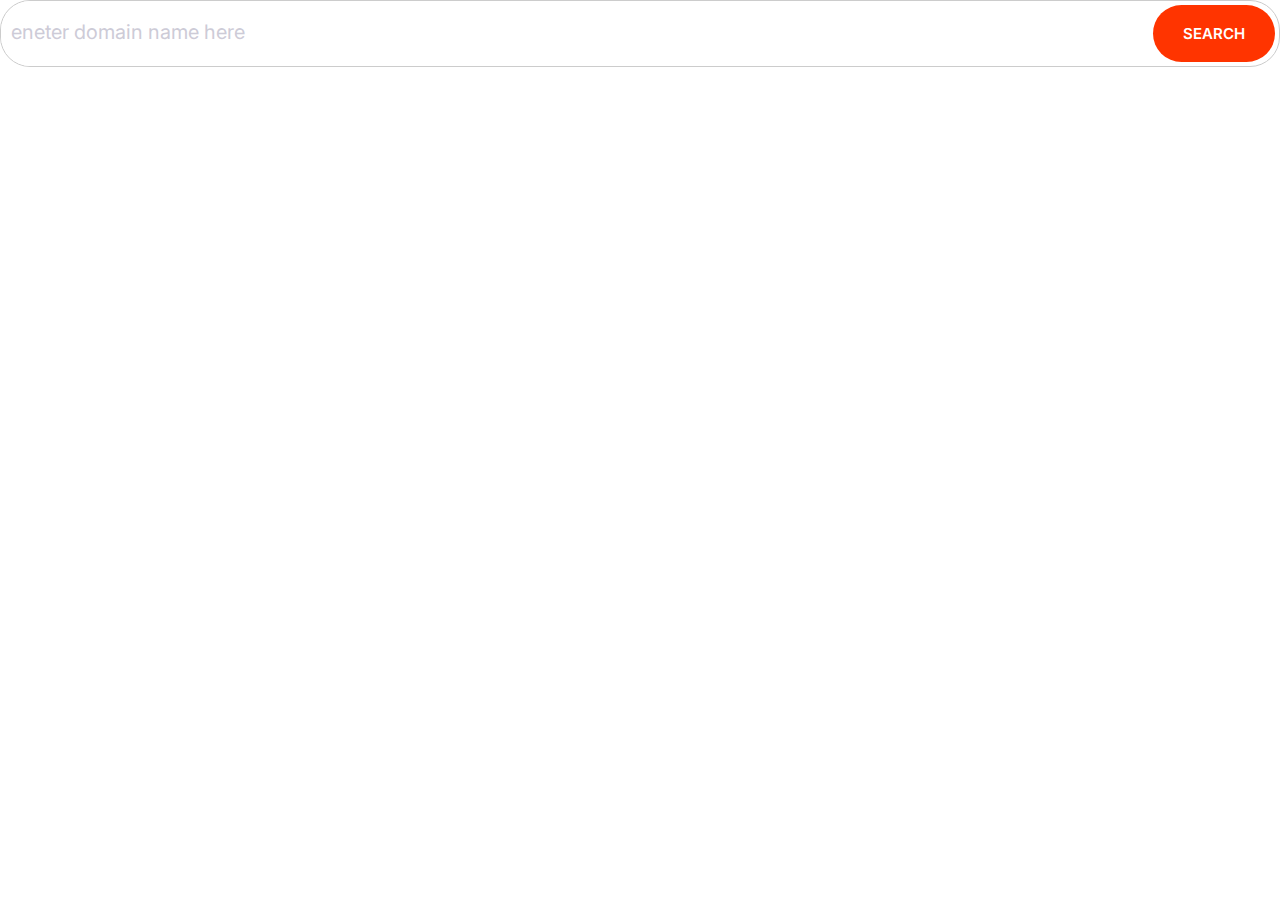
==== index.html @ b74ae050 "input btn" ====
<!DOCTYPE html>
<html lang="en">
<head>
    <meta charset="UTF-8">
    <meta http-equiv="X-UA-Compatible" content="IE=edge">
    <meta name="viewport" content="width=device-width, initial-scale=1.0">
    <title>Document</title>

      
<link rel="stylesheet" href="css/noramlized.css">
<link rel="stylesheet" href="css/style.css">
<link rel="preconnect" href="https://fonts.googleapis.com">
<link rel="preconnect" href="https://fonts.gstatic.com" crossorigin>
<link href="https://fonts.googleapis.com/css2?family=Inter:wght@400;600;700&display=swap" rel="stylesheet"> 
</head>
<body>
<div class="input-group">
<input type="text" class="input" placeholder="eneter domain name here">
    <button class="btn btn--accent"> search </button>
</div>
</body>
</html>
---- css/noramlized.css ----
/*! normalize.css v8.0.1 | MIT License | github.com/necolas/normalize.css */

/* Document
   ========================================================================== */

/**
 * 1. Correct the line height in all browsers.
 * 2. Prevent adjustments of font size after orientation changes in iOS.
 */

 html {
    line-height: 1.15; /* 1 */
    -webkit-text-size-adjust: 100%; /* 2 */
  }
  
  /* Sections
     ========================================================================== */
  
  /**
   * Remove the margin in all browsers.
   */
  
  body {
    margin: 0;
  }
  
  /**
   * Render the `main` element consistently in IE.
   */
  
  main {
    display: block;
  }
  
  /**
   * Correct the font size and margin on `h1` elements within `section` and
   * `article` contexts in Chrome, Firefox, and Safari.
   */
  
  h1 {
    font-size: 2em;
    margin: 0.67em 0;
  }
  
  /* Grouping content
     ========================================================================== */
  
  /**
   * 1. Add the correct box sizing in Firefox.
   * 2. Show the overflow in Edge and IE.
   */
  
  hr {
    box-sizing: content-box; /* 1 */
    height: 0; /* 1 */
    overflow: visible; /* 2 */
  }
  
  /**
   * 1. Correct the inheritance and scaling of font size in all browsers.
   * 2. Correct the odd `em` font sizing in all browsers.
   */
  
  pre {
    font-family: monospace, monospace; /* 1 */
    font-size: 1em; /* 2 */
  }
  
  /* Text-level semantics
     ========================================================================== */
  
  /**
   * Remove the gray background on active links in IE 10.
   */
  
  a {
    background-color: transparent;
  }
  
  /**
   * 1. Remove the bottom border in Chrome 57-
   * 2. Add the correct text decoration in Chrome, Edge, IE, Opera, and Safari.
   */
  
  abbr[title] {
    border-bottom: none; /* 1 */
    text-decoration: underline; /* 2 */
    text-decoration: underline dotted; /* 2 */
  }
  
  /**
   * Add the correct font weight in Chrome, Edge, and Safari.
   */
  
  b,
  strong {
    font-weight: bolder;
  }
  
  /**
   * 1. Correct the inheritance and scaling of font size in all browsers.
   * 2. Correct the odd `em` font sizing in all browsers.
   */
  
  code,
  kbd,
  samp {
    font-family: monospace, monospace; /* 1 */
    font-size: 1em; /* 2 */
  }
  
  /**
   * Add the correct font size in all browsers.
   */
  
  small {
    font-size: 80%;
  }
  
  /**
   * Prevent `sub` and `sup` elements from affecting the line height in
   * all browsers.
   */
  
  sub,
  sup {
    font-size: 75%;
    line-height: 0;
    position: relative;
    vertical-align: baseline;
  }
  
  sub {
    bottom: -0.25em;
  }
  
  sup {
    top: -0.5em;
  }
  
  /* Embedded content
     ========================================================================== */
  
  /**
   * Remove the border on images inside links in IE 10.
   */
  
  img {
    border-style: none;
  }
  
  /* Forms
     ========================================================================== */
  
  /**
   * 1. Change the font styles in all browsers.
   * 2. Remove the margin in Firefox and Safari.
   */
  
  button,
  input,
  optgroup,
  select,
  textarea {
    font-family: inherit; /* 1 */
    font-size: 100%; /* 1 */
    line-height: 1.15; /* 1 */
    margin: 0; /* 2 */
  }
  
  /**
   * Show the overflow in IE.
   * 1. Show the overflow in Edge.
   */
  
  button,
  input { /* 1 */
    overflow: visible;
  }
  
  /**
   * Remove the inheritance of text transform in Edge, Firefox, and IE.
   * 1. Remove the inheritance of text transform in Firefox.
   */
  
  button,
  select { /* 1 */
    text-transform: none;
  }
  
  /**
   * Correct the inability to style clickable types in iOS and Safari.
   */
  
  button,
  [type="button"],
  [type="reset"],
  [type="submit"] {
    -webkit-appearance: button;
  }
  
  /**
   * Remove the inner border and padding in Firefox.
   */
  
  button::-moz-focus-inner,
  [type="button"]::-moz-focus-inner,
  [type="reset"]::-moz-focus-inner,
  [type="submit"]::-moz-focus-inner {
    border-style: none;
    padding: 0;
  }
  
  /**
   * Restore the focus styles unset by the previous rule.
   */
  
  button:-moz-focusring,
  [type="button"]:-moz-focusring,
  [type="reset"]:-moz-focusring,
  [type="submit"]:-moz-focusring {
    outline: 1px dotted ButtonText;
  }
  
  /**
   * Correct the padding in Firefox.
   */
  
  fieldset {
    padding: 0.35em 0.75em 0.625em;
  }
  
  /**
   * 1. Correct the text wrapping in Edge and IE.
   * 2. Correct the color inheritance from `fieldset` elements in IE.
   * 3. Remove the padding so developers are not caught out when they zero out
   *    `fieldset` elements in all browsers.
   */
  
  legend {
    box-sizing: border-box; /* 1 */
    color: inherit; /* 2 */
    display: table; /* 1 */
    max-width: 100%; /* 1 */
    padding: 0; /* 3 */
    white-space: normal; /* 1 */
  }
  
  /**
   * Add the correct vertical alignment in Chrome, Firefox, and Opera.
   */
  
  progress {
    vertical-align: baseline;
  }
  
  /**
   * Remove the default vertical scrollbar in IE 10+.
   */
  
  textarea {
    overflow: auto;
  }
  
  /**
   * 1. Add the correct box sizing in IE 10.
   * 2. Remove the padding in IE 10.
   */
  
  [type="checkbox"],
  [type="radio"] {
    box-sizing: border-box; /* 1 */
    padding: 0; /* 2 */
  }
  
  /**
   * Correct the cursor style of increment and decrement buttons in Chrome.
   */
  
  [type="number"]::-webkit-inner-spin-button,
  [type="number"]::-webkit-outer-spin-button {
    height: auto;
  }
  
  /**
   * 1. Correct the odd appearance in Chrome and Safari.
   * 2. Correct the outline style in Safari.
   */
  
  [type="search"] {
    -webkit-appearance: textfield; /* 1 */
    outline-offset: -2px; /* 2 */
  }
  
  /**
   * Remove the inner padding in Chrome and Safari on macOS.
   */
  
  [type="search"]::-webkit-search-decoration {
    -webkit-appearance: none;
  }
  
  /**
   * 1. Correct the inability to style clickable types in iOS and Safari.
   * 2. Change font properties to `inherit` in Safari.
   */
  
  ::-webkit-file-upload-button {
    -webkit-appearance: button; /* 1 */
    font: inherit; /* 2 */
  }
  
  /* Interactive
     ========================================================================== */
  
  /*
   * Add the correct display in Edge, IE 10+, and Firefox.
   */
  
  details {
    display: block;
  }
  
  /*
   * Add the correct display in all browsers.
   */
  
  summary {
    display: list-item;
  }
  
  /* Misc
     ========================================================================== */
  
  /**
   * Add the correct display in IE 10+.
   */
  
  template {
    display: none;
  }
  
  /**
   * Add the correct display in IE 10.
   */
  
  [hidden] {
    display: none;
  }
---- css/style.css ----
:root{

    --color-primary:#2584ff;
    --color-secondary:#00d9ff;
    --color-accent:#ff3400;
    --color-heading:#1b0760;
    --color-body:#918c84;  
    margin-bottom: 1rem ;
   
}

*,*::after,*::before{
    box-sizing: border-box;
}

html{
    font-size:62.5% ;
}

body{

    font-family: Inter,Arial, Helvetica, sans-serif;
    color: var(--color-body);
font-size: 2.4rem;
line-height: 1.5;
}


h1 ,h2 ,h3{

    color: var(--color-heading);

}
h1{
    font-size: 7rem;
}
h2{
    font-size: 4rem;
}
h3{
    font-size: 3rem;
}

p{
    margin-top: 0;
}

@media screen and ( min-width: 1024px) 
{
    body{
    font-size: 1.8rem;
}

h1{
    font-size: 8rem;
}
h2{
    font-size: 4rem;
}
h3{
    font-size: 2.4rem;
}

}
/* links */
a{
    text-decoration: none;
}
.link-arrow{

    color: var(--color-accent);
text-transform: uppercase;
font-size: 2rem;
font-weight: bold;
}
.link-arrow::after{
content: '-->';
margin-left: 5px;
}

.link-arrow:hover::after{
    margin-left: 10px;
    transition: margin 0.15s;
    }

    
    @media screen and ( min-width: 1024px) 

{
    .link-arrow::after{
font-size: 1.5rem;
    }   
}

/* badge */


.badge{

    border-radius: 20px;
    padding: 0.5rem 2rem;
    font-weight: bold;
    white-space: nowrap;
}
.badge--primary{
    background-color: var(--color-primary);
    color: white;
}

.badge--secondary{
    background-color: var(--color-secondary);
    color: white;
}
.badge--small{
font-size: 1.6rem;

}

@media screen and ( min-width: 1024px) 
{

    .badge{
        font-size: 1.5rem;
    } 
    .badge--small{
        font-size: 1.2rem;
    } 
}


/* lists */

.list{
    list-style: none;
    padding-left: 0;
    color: var(--color-heading);

}

.list--inline .list__item{
     display: inline-block;
     margin-right: 2rem;
}

.lsit--tick{
    list-style-image: url(../picture/icons8-done-10.png);
    padding-left: 3rem;
}

.lsit--tick .list__item{
    padding-left: 0.5rem;
    margin-bottom: 1rem;
}

@media screen and ( min-width: 1024px) 
{
    .lsit--tick .list__item{
        padding-left: 0;
    }   
}


/* button*/ 

.btn{
    font-size: 1.8rem;
font-weight: 600;
text-transform: uppercase;
padding: 2rem 3rem;
border: 0;
border-radius: 40px;
cursor: pointer;
white-space: nowrap;
text-align: center;
margin: 1rem 0;
}

.btn--primary
{
    background-color: var(--color-primary);
    color: white;
}

.btn--primary:hover
{
background-color: #3a8ffd ;
    color: white;
}

.btn--secondary
{
    background-color: var(--color-secondary);
    color: white;
}

.btn--secondary:hover
{
background-color: #00c8eb ;
    color: white;
}

.btn--accent
{
    background-color: var(--color-accent);
    color: white;
}

.btn--accent:hover
{
background-color: #ec3000 ;
    color: white;
}

.btn--block{
    width: 100%;
    display: inline-block;
}


.btn--outline{

    background-color: white;
    color: var(--color-heading);
    border: 21px solid var(--color-heading);
}

.btn--outline:hover{
    background-color: var(--color-heading);
    color: white;
}
@media screen and ( min-width: 1024px) 
{
   .btn{
    font-size: 1.5rem;
   }
}


/* input */

.input{
padding: 1.5rem 3.5rem;
border: 1px solid #ccc;
border-radius: 30px;
outline: 0;
color: var(--color-heading);
}

::placeholder{
    color: #cdcbd7;
    font-size: 2rem;
}

.input-group{

    border: 1px solid #ccc;
border-radius: 30px;
display: flex;
}


.input-group .input{

   border: 0;
   flex-grow: 1;
padding: 1.5rem 1rem;
}

.input-group .btn{
 margin: 4px;
 }

@media screen and ( min-width: 1024px) 
{
   .input{
    font-size: 1.5rem;
   }
}
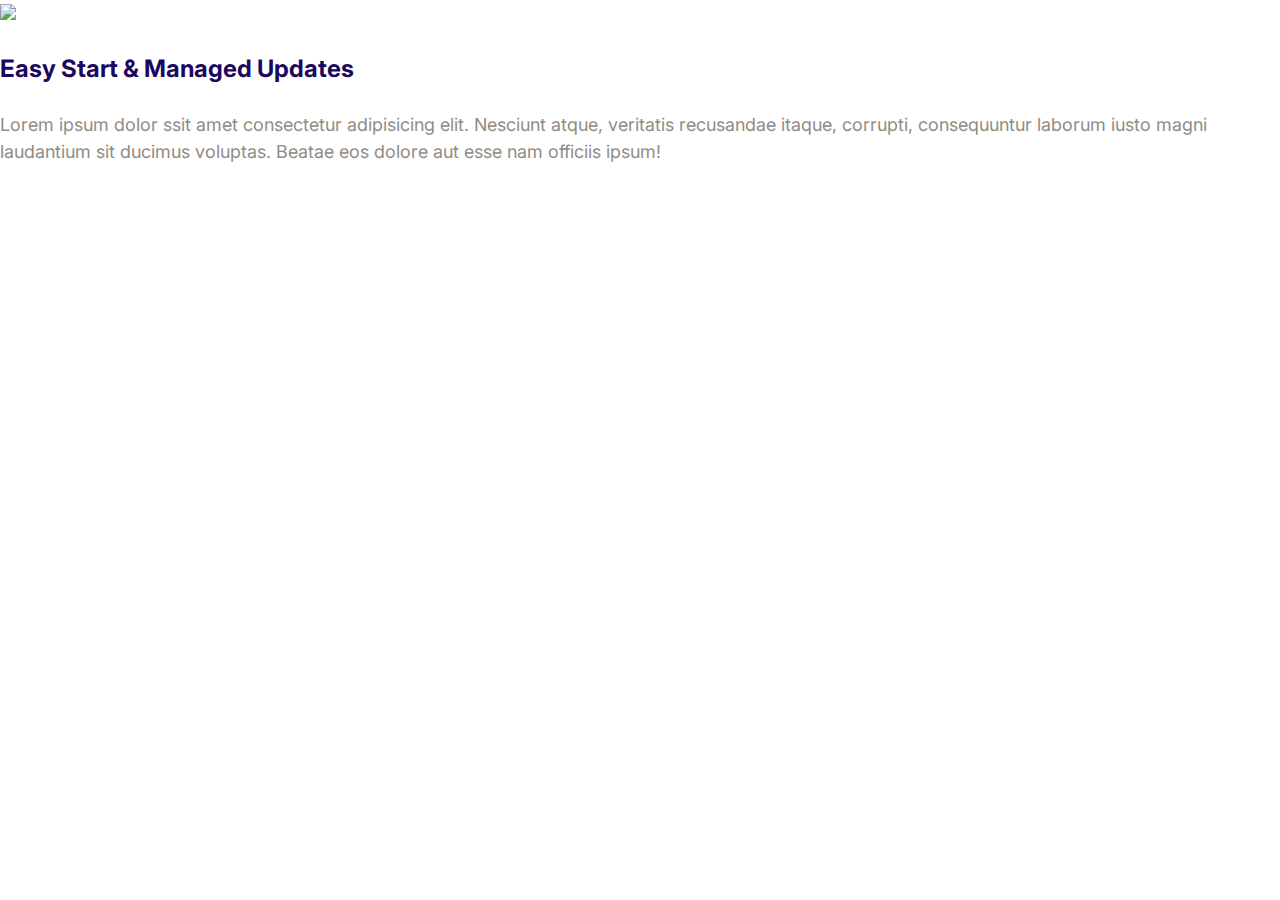
==== commit 776b7186: "media" ====
--- a/index.html
+++ b/index.html
@@ -12,11 +12,33 @@
 <link rel="preconnect" href="https://fonts.googleapis.com">
 <link rel="preconnect" href="https://fonts.gstatic.com" crossorigin>
 <link href="https://fonts.googleapis.com/css2?family=Inter:wght@400;600;700&display=swap" rel="stylesheet"> 
+
 </head>
 <body>
-<div class="input-group">
-<input type="text" class="input" placeholder="eneter domain name here">
-    <button class="btn btn--accent"> search </button>
+
+
+
+        <div class="media">
+
+            <div class="media--image">
+<img src="picture/icons8-new-document-40.png" >
 </div>
-</body>
+                <div class="media--body">
+                <h3 class="media-tilte">
+                    Easy Start & Managed Updates</h3>
+
+                    <p>Lorem ipsum dolor ssit amet consectetur adipisicing elit. Nesciunt atque, veritatis recusandae itaque, corrupti, consequuntur laborum iusto magni laudantium sit ducimus voluptas. Beatae eos dolore aut esse nam officiis ipsum!</p>
+
+
+            </div>
+
+        </div>
+
+
+
+
+
+
+
+    </body>
 </html>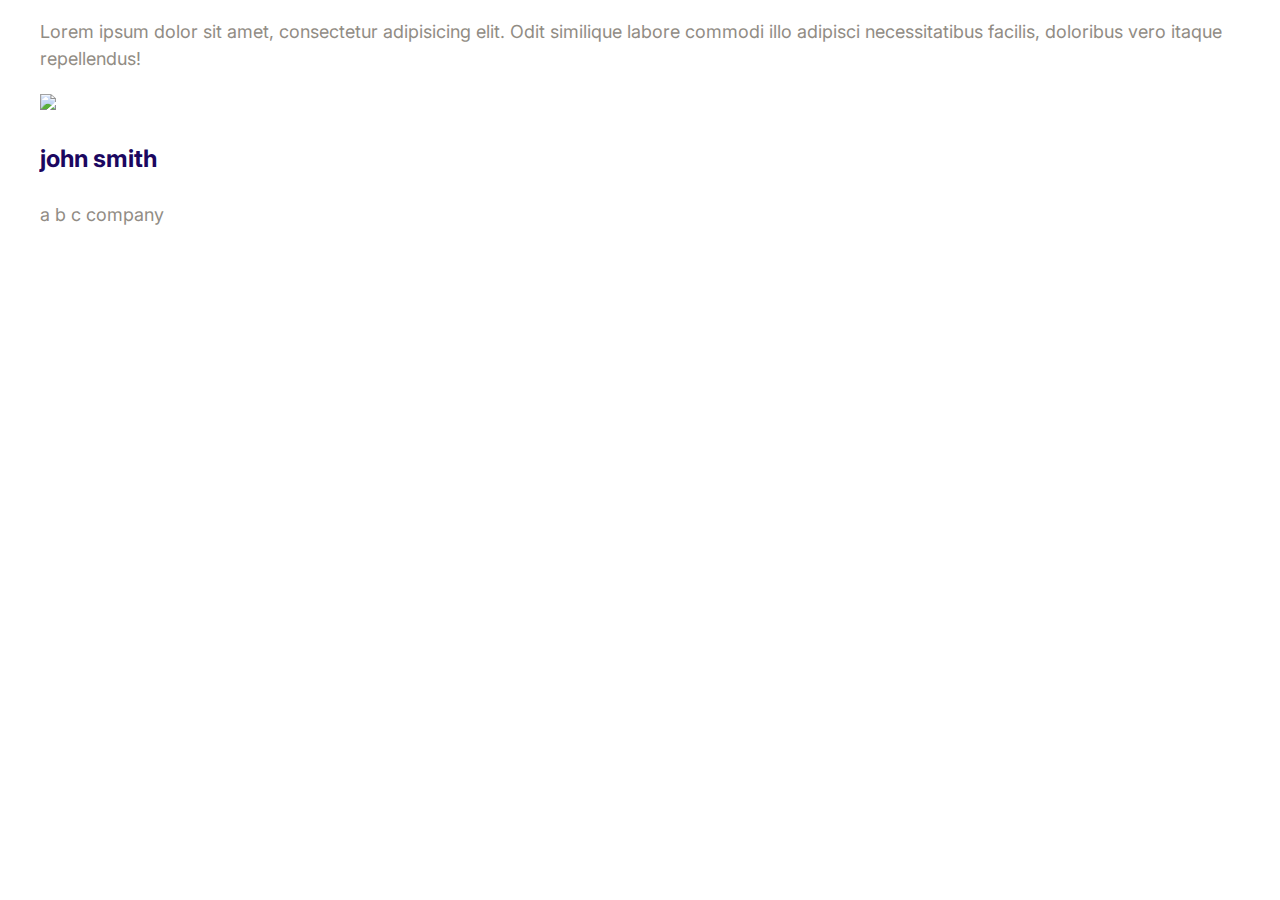
==== commit 261c8921: "quote" ====
--- a/index.html
+++ b/index.html
@@ -18,22 +18,30 @@
 
 
 
+      <blockquote class="qutoe" >
+        <p class="quote--text">Lorem ipsum dolor sit amet, consectetur adipisicing elit. Odit similique labore commodi illo adipisci necessitatibus facilis, doloribus vero itaque repellendus!</p>
+    
+    <footer >
+
+
         <div class="media">
 
-            <div class="media--image">
-<img src="picture/icons8-new-document-40.png" >
+            <div class="media--image quote--line">
+<img src="picture/icons8-horizontal-line-40.png" >
 </div>
                 <div class="media--body">
-                <h3 class="media-tilte">
-                    Easy Start & Managed Updates</h3>
+                <h3 class="media-tilte qutoe--author"> john smith</h3>
 
-                    <p>Lorem ipsum dolor ssit amet consectetur adipisicing elit. Nesciunt atque, veritatis recusandae itaque, corrupti, consequuntur laborum iusto magni laudantium sit ducimus voluptas. Beatae eos dolore aut esse nam officiis ipsum!</p>
+                    <p class="company">a b c company</p>
 
 
             </div>
 
         </div>
 
+
+    </footer>
+    </blockquote>
 
 
 
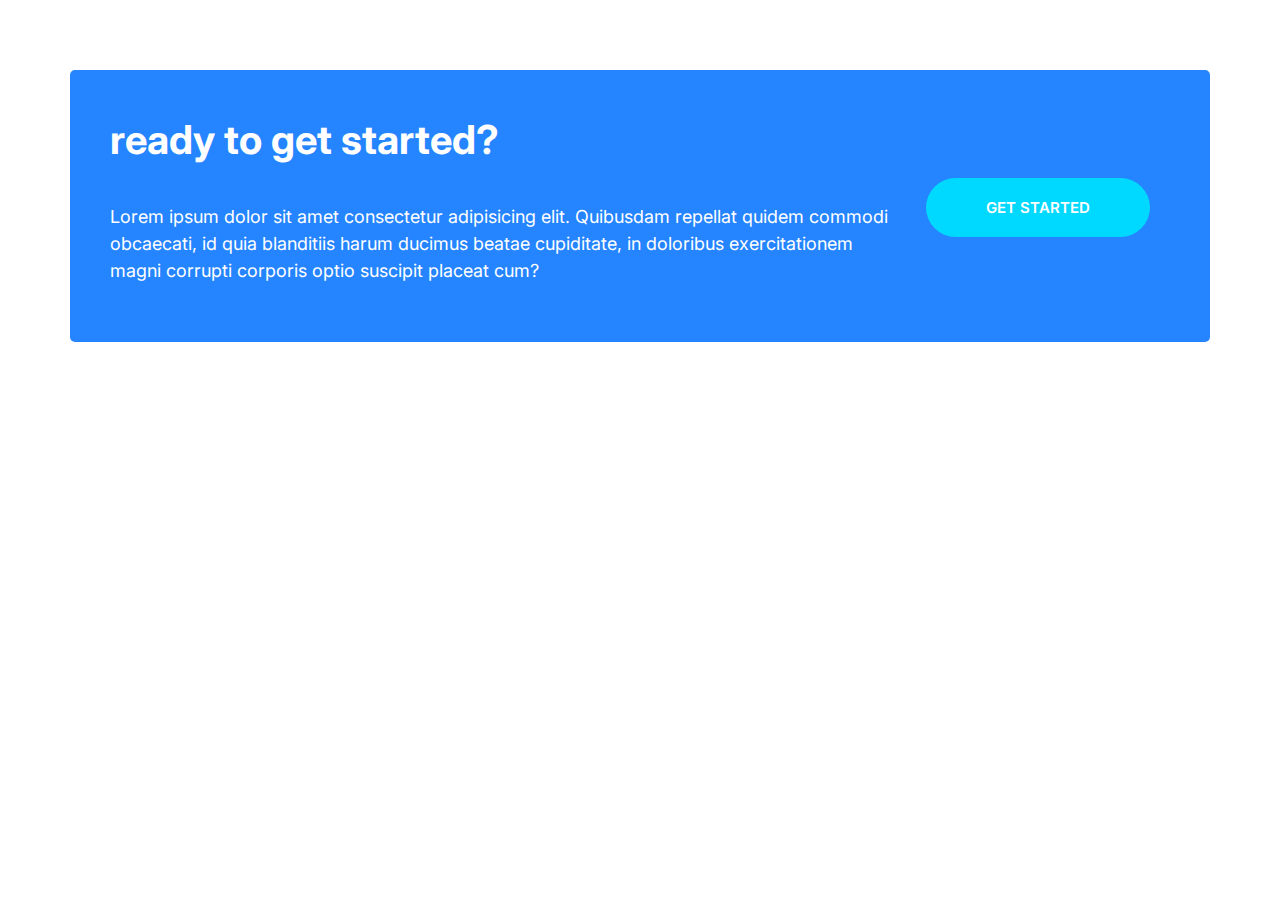
==== commit b3f16c93: "callout" ====
--- a/index.html
+++ b/index.html
@@ -15,38 +15,24 @@
 
 </head>
 <body>
+<div class="container">
+    <div class="callout callout--primary">
+        <div class="grid grid--1x2">
+        <div class="callout--content ">
 
+            <h2 class="h2-content">ready to get started? </h2>
+       <p>Lorem ipsum dolor sit amet consectetur adipisicing elit. Quibusdam repellat quidem commodi obcaecati, id quia blanditiis harum ducimus beatae cupiditate, in doloribus exercitationem magni corrupti corporis optio suscipit placeat cum?</p>
 
+    </div>
+<div class="btn--callout">
+    <buuton class="btn btn--secondary btn--stretched">get started</buuton>
+</div>
 
-      <blockquote class="qutoe" >
-        <p class="quote--text">Lorem ipsum dolor sit amet, consectetur adipisicing elit. Odit similique labore commodi illo adipisci necessitatibus facilis, doloribus vero itaque repellendus!</p>
-    
-    <footer >
+</div>
 
+</div>
 
-        <div class="media">
+</div>
 
-            <div class="media--image quote--line">
-<img src="picture/icons8-horizontal-line-40.png" >
-</div>
-                <div class="media--body">
-                <h3 class="media-tilte qutoe--author"> john smith</h3>
-
-                    <p class="company">a b c company</p>
-
-
-            </div>
-
-        </div>
-
-
-    </footer>
-    </blockquote>
-
-
-
-
-
-
-    </body>
+</body>
 </html>--- a/css/style.css
+++ b/css/style.css
@@ -4,7 +4,8 @@
     --color-secondary:#00d9ff;
     --color-accent:#ff3400;
     --color-heading:#1b0760;
-    --color-body:#918c84;  
+    --color-body:#918c84; 
+    --color-body-darker: #5c5577; 
     margin-bottom: 1rem ;
    
 }
@@ -92,9 +93,8 @@
     }   
 }
 
+
 /* badge */
-
-
 .badge{
 
     border-radius: 20px;
@@ -113,7 +113,7 @@
 }
 .badge--small{
 font-size: 1.6rem;
-
+padding: 0.5rem 1.5rem;
 }
 
 @media screen and ( min-width: 1024px) 
@@ -134,22 +134,24 @@
     list-style: none;
     padding-left: 0;
     color: var(--color-heading);
-
 }
 
 .list--inline .list__item{
      display: inline-block;
      margin-right: 2rem;
-}
+
+    }
 
 .lsit--tick{
     list-style-image: url(../picture/icons8-done-10.png);
     padding-left: 3rem;
+
 }
 
 .lsit--tick .list__item{
     padding-left: 0.5rem;
     margin-bottom: 1rem;
+
 }
 
 @media screen and ( min-width: 1024px) 
@@ -221,7 +223,7 @@
 
     background-color: white;
     color: var(--color-heading);
-    border: 21px solid var(--color-heading);
+    border: 1px solid var(--color-heading);
 }
 
 .btn--outline:hover{
@@ -277,4 +279,291 @@
    }
 }
 
-
+/* card */
+
+.card{
+
+    width: 40%;
+    box-shadow: 0 0 20px 10px #f3f3f3;
+    overflow: hidden;
+    border-radius: 7px;
+    
+}
+
+.card-header{
+    padding: 2rem 3rem;
+
+    
+}
+
+.card--primary .card-header{
+    background-color: var(--color-primary);
+    overflow: hidden;
+
+}
+
+.card--secondary .card-header{
+    background-color: var(--color-secondary);
+    overflow: hidden;
+
+}
+
+.plan-name{
+    color: white;
+    margin: 0;
+font-weight: 500;
+font-size: 2.4rem;
+    
+}
+.plan-price{
+
+    font-size: 6rem;
+
+    color: white;
+    margin-left: 1rem;
+
+}
+
+.card--secondary .badge--secondary{
+    background-color: #02cdf1;
+}
+
+.plan-cycle{
+color: white;
+    font-size: 2.4rem;
+    font-weight: 300;
+    margin-right: 1rem;
+opacity: 0.8;
+}
+
+
+.description{
+    color: white;
+    display: block;
+font-size: 2rem;
+font-weight: 300;
+letter-spacing: 1px;
+}
+
+.card .lsit--item{
+    margin-bottom: 2rem;
+}
+
+.plan--popular .card-header{
+    position: relative;
+}
+
+.plan--popular .card-header::before{
+content: url(../picture/icons8-quality-32.png);
+width: 40px;
+display: inline-block;
+position: absolute;
+top: -6px;
+right: 5%;
+}
+
+
+@media screen and ( min-width: 1024px) 
+{
+   
+    .plan-name{
+        font-size: 1.4rem;
+    }
+
+    .plan-price{
+        font-size: 5rem;
+    }
+    
+    .plan-cycle{
+        font-size: 1.6rem;
+    }
+
+}
+
+
+/* media */
+
+.media{
+    display: flex  ;
+}
+
+.media--body{
+
+    margin: 0 2rem;
+
+}
+.media--body p{
+  font-weight: 300;
+
+}
+.media--image{
+    color: white;
+    margin-top: 1rem;
+}
+
+.media-tilte{
+
+    margin: 0;
+    
+}
+
+
+/* quote */
+
+.quote{
+
+    font-size: 3rem;
+    font-style: italic;
+    color: var(--color-body-darker) ;
+    line-height: 1.3;
+}
+
+.quote--text::before {
+    content: open-quote;
+}
+
+.quote--text::after {
+    content: close-quote;
+}
+
+.qutoe--author{
+    font-style: normal;
+    font-weight: 500;
+
+}
+.company{
+    color: var(--color-heading);
+    opacity: 0.4;
+font-size: 2rem;
+font-style: noraml;
+}
+
+.quote--line{
+    position: relative;
+    bottom: 10px;
+}
+
+@media screen and ( min-width: 1024px) 
+{
+   
+   .quote{
+    font-size: 2rem;
+   }
+   .qutoe--author{
+    font-size: 2.4rem;
+   }.company{
+    font-size: 1.6rem;
+   }
+}
+
+    /* grid */
+
+    .grid{
+        display: grid;
+    }
+
+    @media screen and ( min-width: 768px) 
+{
+   
+  .grid--1x2{
+    grid-template-columns: 1fr 1fr;
+  }
+}
+
+@media screen and ( min-width: 1024px) 
+{
+   
+  .grid--1x3{
+    grid-template-columns: 1fr 1fr 1fr;
+  }
+}
+
+/*testimonial*/
+
+.testimonial{
+    padding: 3rem;
+    border: 1px solid #ccc;
+}
+
+.test--image{
+    width: 90%;
+    position: relative;
+
+}
+
+
+.test--icon{
+position: absolute;
+display: inline-block;
+border-radius: 30px;
+top: 3rem;
+right: 4rem;
+}
+
+@media screen and ( min-width: 768px) 
+{
+   .testimonial .quote ,.testimonial .qutoe--author{
+    font-size: 2.4rem;
+   }
+
+   .testimonial .quote{
+    margin-left: 6rem;
+   }
+}
+
+
+    /* callout */
+
+    .callout{
+padding: 4rem;
+        border-radius: 5px;
+
+    }
+
+.callout--primary{
+    background: var(--color-primary);
+color: white;
+
+}
+    .callout--content{
+        color: white;
+text-align: center;
+    }
+
+    .h2-content{
+     color: white;
+     margin-top: 0;
+     margin-bottom: 0.5;
+
+        }
+
+    .container{
+        padding: 7rem 7rem;
+
+    } 
+.btn--stretched{
+padding-left: 6rem;
+padding-right: 6rem;
+
+}
+    .btn--callout{
+    justify-self: center;   
+     align-self: center;
+
+    }
+
+    @media screen and ( min-width: 768px) 
+    {
+        .callout .grid{
+            grid-template-columns: 1fr auto;
+        }
+        .callout--content{
+            color: white;
+    text-align: left;
+        }
+        .btn--callout{
+            justify-self: start;
+            margin: 2rem;
+        }
+    }
+
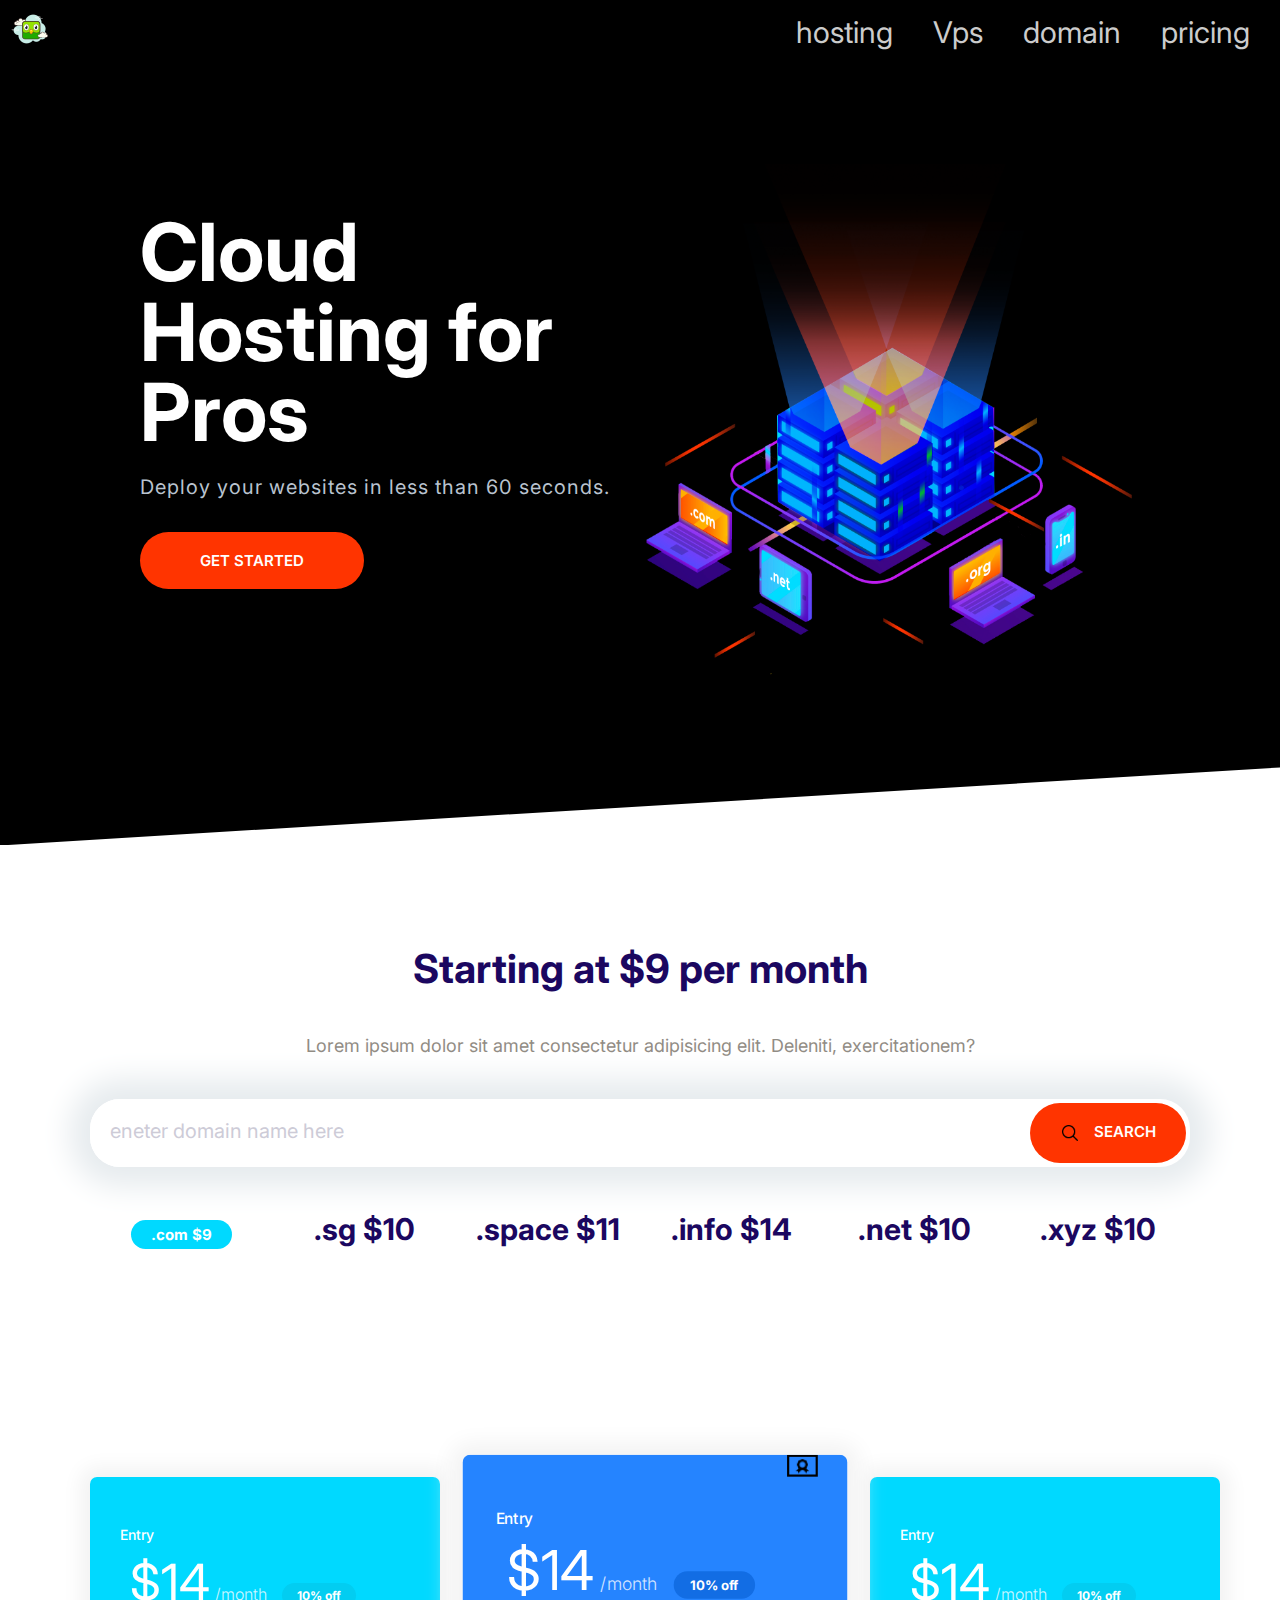
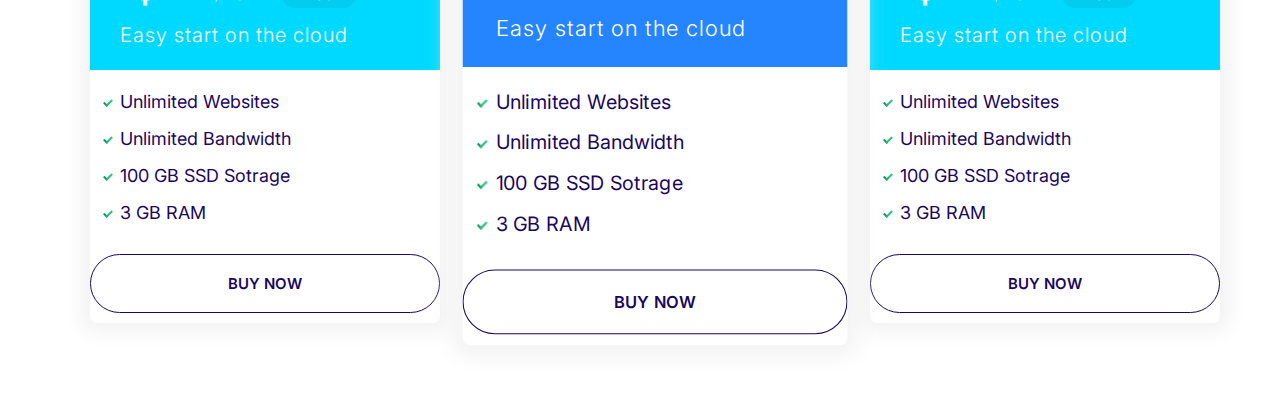
==== commit f868d913: "cards" ====
--- a/index.html
+++ b/index.html
@@ -14,25 +14,188 @@
 <link href="https://fonts.googleapis.com/css2?family=Inter:wght@400;600;700&display=swap" rel="stylesheet"> 
 
 </head>
-<body>
-<div class="container">
-    <div class="callout callout--primary">
-        <div class="grid grid--1x2">
-        <div class="callout--content ">
-
-            <h2 class="h2-content">ready to get started? </h2>
-       <p>Lorem ipsum dolor sit amet consectetur adipisicing elit. Quibusdam repellat quidem commodi obcaecati, id quia blanditiis harum ducimus beatae cupiditate, in doloribus exercitationem magni corrupti corporis optio suscipit placeat cum?</p>
+<body>  
+
+    <nav class="nav collapsible collapsible-expands">
+
+        <a class="logo-name" href="/"><img src="picture/icons8-duolingo-logo-40.png" ></a>
+    
+        <a href="#"> <img class="nav--icon" src="picture/icons8-bullet-list-40 (1).png" alt=""></a>
+    
+        <ul class="list nav--list collaspsible-content">
+            <li class="nav--item" ><a href="#">hosting</a></li> 
+            <li class="nav--item"><a href="#">Vps</a></li> 
+            <li class="nav--item"><a href="#">domain</a></li> 
+            <li class="nav--item"><a href="#">pricing</a></li> 
+    
+        </ul>
+    </nav>
+    
+    <section class="block block--dark block--skwed--left hero">
+
+            
+        <div class="container grid grid--1x2">
+    
+    <header class=" black--header hero--content">
+        <h1 class="h1-content">Cloud Hosting for Pros</h1>
+        <p class="hero-p">Deploy your websites in less than 60 seconds.</p>
+        <button class="btn btn--accent btn--stretched">get started</button>
+    </header>
+    <img class="hero-image  " src="picture/banner.png" alt="">
+</div>
+    </section>
+
+
+
+
+    <section class="block container block-domain">
+        <header class="block-heading">
+            <h2>Starting at $9 per month </h2>
+            <p>Lorem ipsum dolor sit amet consectetur adipisicing elit. Deleniti, exercitationem? </p>
+            
+        </header>
+        <div class="input-group">
+            <input type="text" class="input" placeholder="eneter domain name here">
+            <button class="btn btn--accent btn-search"><img src="picture/icons8-search-30.png" alt=""> search </button>
+        </div>
+     
+        <ul class="list domain-pricing">
+
+            <li> <span class="badge badge--secondary" >.com $9</span> </li>
+            <li>.sg $10</li>
+            <li>.space $11</li>
+            <li>.info $14</li>
+            <li>.net $10</li>
+            <li>.xyz $10</li>
+        </ul>
+    </section>
+
+
+
+<section class="block container block-plans">
+
+    <div class="grid grid--1x3">
+
+        <div class="plan ">
+            <div class="card card--secondary">
+        
+        <header class="card-header">
+        
+        <img src="" alt="">
+        
+        <h3 class="plan-name">Entry</h3>
+        
+        <span class="plan-price">$14</span>
+        
+        <span class="plan-cycle">/month</span>
+        
+        <span class="badge badge--secondary badge--small">10% off</span>
+        
+        
+        <span class="description">Easy start on the cloud</span>
+        
+        </header>
+        
+        <div class="card-body">
+        
+            <ul class="list lsit--tick ">
+                <li class="list__item">Unlimited Websites</li>
+                <li class="list__item">Unlimited Bandwidth</li>
+                <li class="list__item">100 GB SSD Sotrage</li>
+                <li class="list__item">3 GB RAM</li>
+            </ul>
+        <button class="btn btn--block btn--outline" >BUY NOW</button>
+        </div>
+        
+            </div>
 
     </div>
-<div class="btn--callout">
-    <buuton class="btn btn--secondary btn--stretched">get started</buuton>
-</div>
-
-</div>
-
-</div>
-
-</div>
-
+    
+<div class="plan plan--popular">
+    <div class="card card--primary">
+
+<header class="card-header">
+
+<img src="" alt="">
+
+<h3 class="plan-name">Entry</h3>
+
+<span class="plan-price">$14</span>
+
+<span class="plan-cycle">/month</span>
+
+<span class="badge badge--primary badge--small">10% off</span>
+
+
+<span class="description">Easy start on the cloud</span>
+
+</header>
+
+<div class="card-body">
+
+    <ul class="list lsit--tick ">
+        <li class="list__item">Unlimited Websites</li>
+        <li class="list__item">Unlimited Bandwidth</li>
+        <li class="list__item">100 GB SSD Sotrage</li>
+        <li class="list__item">3 GB RAM</li>
+    </ul>
+<button class="btn btn--block btn--outline" >BUY NOW</button>
+</div>
+
+    </div>
+
+    
+</div>
+
+<div class="plan">
+    <div class="card card--secondary">
+
+<header class="card-header">
+
+<img src="" alt="">
+
+<h3 class="plan-name">Entry</h3>
+
+<span class="plan-price">$14</span>
+
+<span class="plan-cycle">/month</span>
+
+<span class="badge badge--secondary badge--small">10% off</span>
+
+
+<span class="description">Easy start on the cloud</span>
+
+</header>
+
+<div class="card-body">
+
+    <ul class="list lsit--tick ">
+        <li class="list__item">Unlimited Websites</li>
+        <li class="list__item">Unlimited Bandwidth</li>
+        <li class="list__item">100 GB SSD Sotrage</li>
+        <li class="list__item">3 GB RAM</li>
+    </ul>
+<button class="btn btn--block btn--outline" >BUY NOW</button>
+</div>
+
+    </div>
+
+    
+</div>
+</section>
+
+
+
+
+
+
+    <script>
+        const collapsible = document.querySelectorAll(".collapsible");
+        collapsible.forEach((item) =>
+  item.addEventListener("click", function () {
+    this.classList.toggle("collapsible-expands");
+  })
+);
+    </script>
 </body>
 </html>--- a/css/style.css
+++ b/css/style.css
@@ -101,6 +101,7 @@
     padding: 0.5rem 2rem;
     font-weight: bold;
     white-space: nowrap;
+
 }
 .badge--primary{
     background-color: var(--color-primary);
@@ -135,6 +136,8 @@
     padding-left: 0;
     color: var(--color-heading);
 }
+
+
 
 .list--inline .list__item{
      display: inline-block;
@@ -177,6 +180,13 @@
 margin: 1rem 0;
 }
 
+.btn img{
+    width: 2rem;
+    height: 2rem;
+    margin-right: 1rem;
+    vertical-align: middle;
+}
+
 .btn--primary
 {
     background-color: var(--color-primary);
@@ -265,7 +275,7 @@
 
    border: 0;
    flex-grow: 1;
-padding: 1.5rem 1rem;
+padding: 1.5rem 2rem;
 }
 
 .input-group .btn{
@@ -290,11 +300,21 @@
     
 }
 
+.card:hover{
+        transform: scale(1.05);
+    }
+
 .card-header{
     padding: 2rem 3rem;
 
     
 }
+
+.card{
+    transition: transform 0.2s ease-out;
+}
+
+
 
 .card--primary .card-header{
     background-color: var(--color-primary);
@@ -323,7 +343,9 @@
     margin-left: 1rem;
 
 }
-
+.card--primary .badge--primary{
+    background-color: #126de4;
+}
 .card--secondary .badge--secondary{
     background-color: #02cdf1;
 }
@@ -344,7 +366,9 @@
 font-weight: 300;
 letter-spacing: 1px;
 }
-
+.plan--popular{
+    transform: scale(1.1);
+}
 .card .lsit--item{
     margin-bottom: 2rem;
 }
@@ -361,6 +385,7 @@
 top: -6px;
 right: 5%;
 }
+
 
 
 @media screen and ( min-width: 1024px) 
@@ -567,3 +592,263 @@
         }
     }
 
+
+
+    /* collaspsible */
+.collaspsible-header{
+    display: flex;
+    justify-content: space-between;
+}
+.h2-collaps{
+font-size: 3rem;
+    margin: 0;
+}
+
+.icon-collaps{
+    border-radius: 30px;
+    width: 30px;
+    height: 30px;
+    transition: 0.3s;
+}
+
+.collaspsible-content{
+max-height: 0;
+overflow: hidden;
+
+}
+
+.collapsible-expands .icon-collaps{
+    transform: rotate(90deg);
+}
+
+
+.collapsible-expands .collaspsible-content{
+max-height: 100vh;
+}
+
+
+
+/*block*/
+
+.block{
+padding: 6rem 2rem;
+}
+
+.block--dark{
+    background: black;
+    
+    color: #7b858b;
+}
+
+.block-heading{
+    margin-top: 0;
+    text-align: center;
+
+}
+
+.block--dark .block-heading{
+    color: white;
+}
+
+
+.block--skwed--right{
+    clip-path: polygon(0% 0% , 100% 0% ,100% 100% ,0% 86%);
+    padding-bottom: 10rem;
+
+}
+
+
+.block--skwed--left  {
+    clip-path: polygon(0% 0% , 100% 0% ,100% 80% ,0% 100%);
+    padding-bottom: 10rem;
+
+}
+.black--header{
+    text-align: center;
+
+
+}
+.main-icon{
+    width: 40%;
+
+}
+
+.container{
+max-width: 1140px;
+    margin: 0 auto;
+} 
+
+/* navigation*/
+
+.nav{
+    background: black;
+    display: flex;
+    justify-content: space-between; 
+    flex-wrap: wrap;
+    padding : 0 1rem;
+    align-items: center;
+}
+
+.nav--list{
+    width: 100%;
+
+}
+
+.nav--item{
+    padding-bottom: 0.5rem 2rem;
+    border-bottom: 1px solid #ccc;
+    
+}
+
+.nav--item>a{
+
+    color: #ccc;
+    
+     
+}
+
+.nav--item>a:hover{
+    color: white;
+
+}
+
+.nav--icon{
+    opacity: 0.8;
+}
+
+.nav--icon:hover{
+    opacity: 1;
+    color: white;
+}   
+
+
+@media screen and ( min-width: 768px) 
+{
+    .nav--icon{
+        display: none;
+    }
+
+    nav {
+        display: flex;
+        justify-content: center;
+        text-decoration: none;
+
+    }
+    nav li {
+        text-decoration: none;
+      }
+      nav li a {
+        text-decoration: none;
+      }
+    .nav--list {
+        width: auto;
+        display: flex;
+        list-style: none;
+        margin: 0;
+        padding: 0;
+        display: flex;
+        list-style: none;
+
+  
+    }
+   
+    .nav--item{
+    justify-content: space-between; 
+    margin: 10px 20px;
+    list-style: none;
+    border-bottom: 0;
+        font-size: 3rem;
+    
+   }
+  
+   
+    .collaspsible-content{
+        max-height: 100vh;
+        }
+
+        
+}
+
+/* hero */
+
+.hero{
+    clip-path: polygon(0% 0% , 100% 0% ,100% 90% ,0% 100%);
+
+}
+
+.h1-content{
+    color: white;
+    margin: 0 0 2rem 0;
+    line-height: 1;
+}
+.hero-p{
+    font-size:2rem ;
+    color:#b9c3cf ;
+        letter-spacing: 1px;
+        margin-top: 2 rem 0 5rem;
+}
+
+
+.hero-image{
+    width: 100%;
+}
+
+
+@media screen and ( min-width: 768px) 
+{
+    
+    .hero{
+        padding-top: 0;
+    }
+
+    .hero--content{
+text-align: left;
+align-self: center;
+    }
+
+    }
+    
+
+    
+/* domain block */
+
+.block-domain .input-group{
+    box-shadow: 0 0 30px 20px #e6ebee;
+
+    border: 0;
+    margin: 4rem 0;
+
+}
+
+.domain-pricing{
+    display: grid;
+    grid-template-columns: 1fr 1fr 1fr;
+    grid-template-rows: 6rem 6rem;
+    font-size: 3rem;    
+    font-weight: bold;
+    justify-items: center;
+
+}
+
+
+@media screen and ( min-width: 768px) 
+{
+    .domain-pricing{
+
+        grid-template-columns: 1fr 1fr 1fr 1fr 1fr 1fr;
+    }
+    
+ 
+    }
+
+    /*plans block*/
+
+    .block-plans .grid{
+        gap :8rem 4rem;
+    }
+
+    .block-plans .card{
+width: 1000px; 
+max-width: 350px;   
+margin: 0 auto;
+}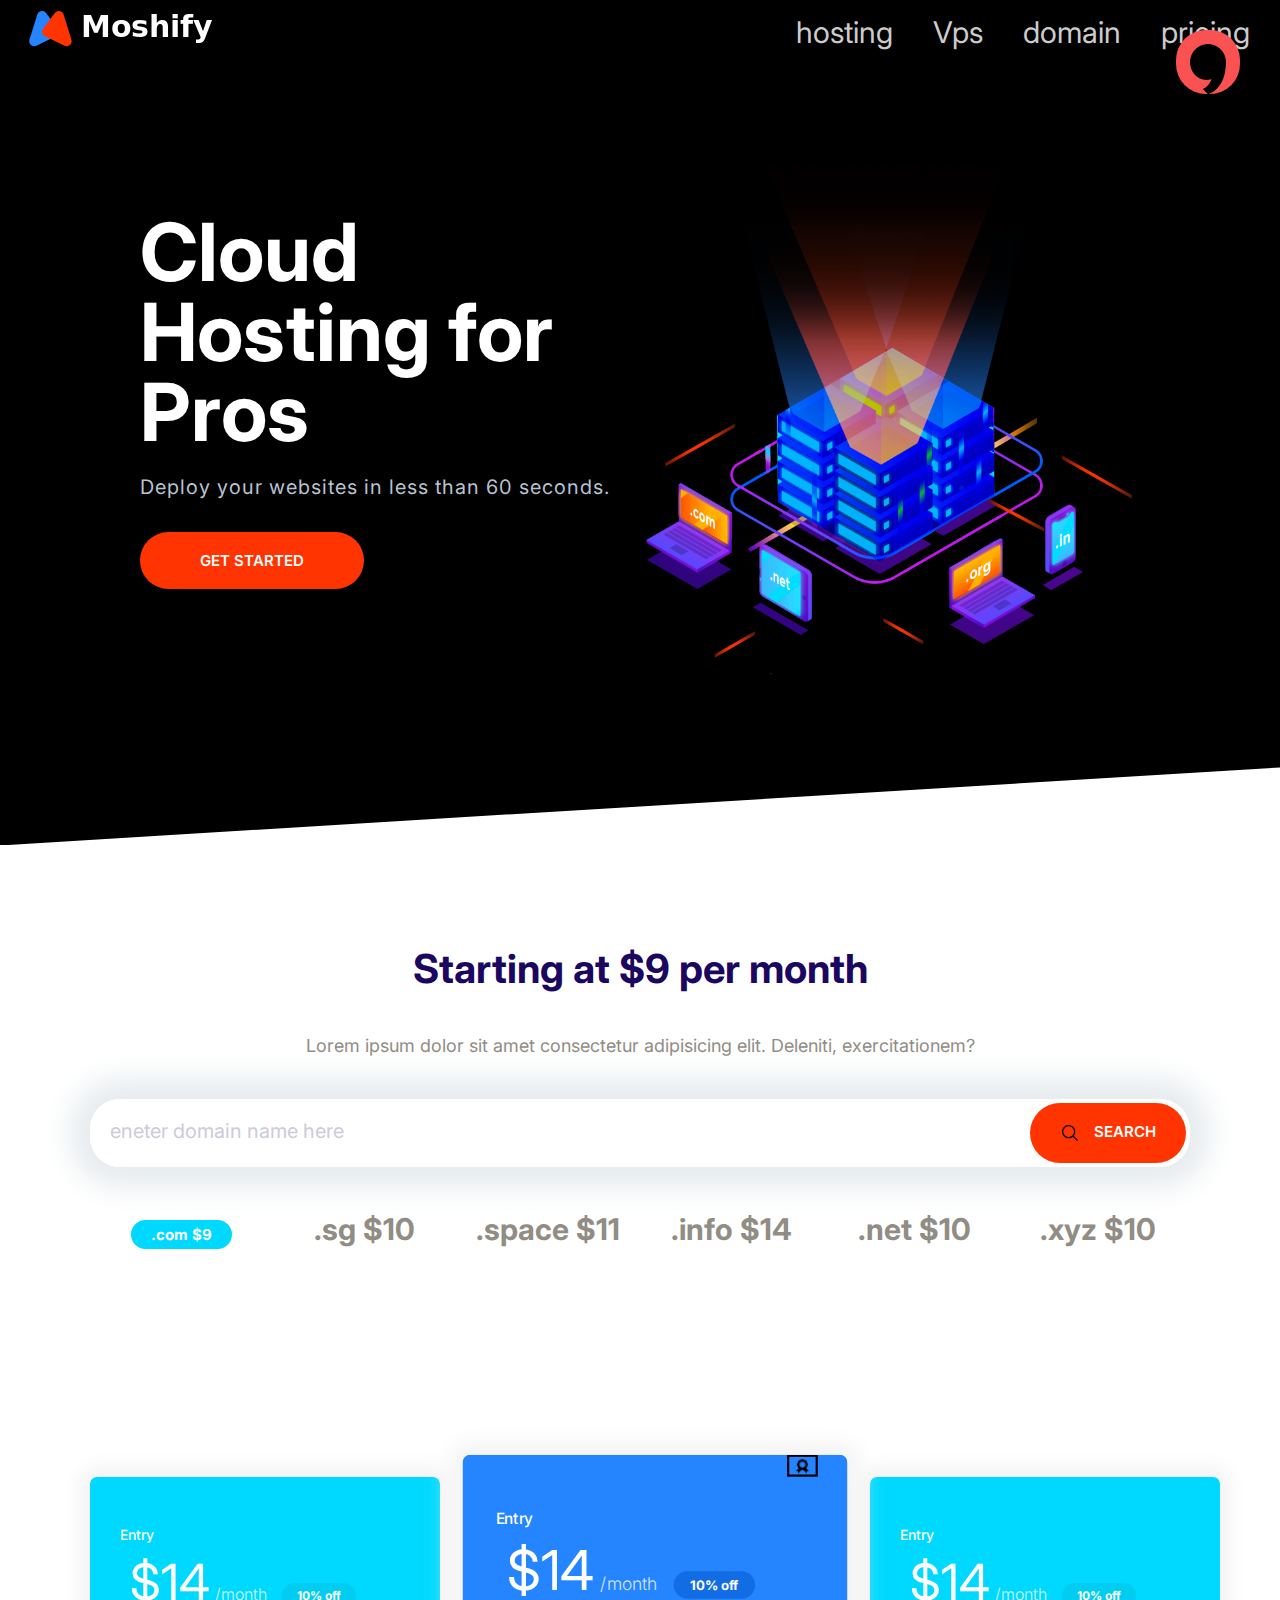
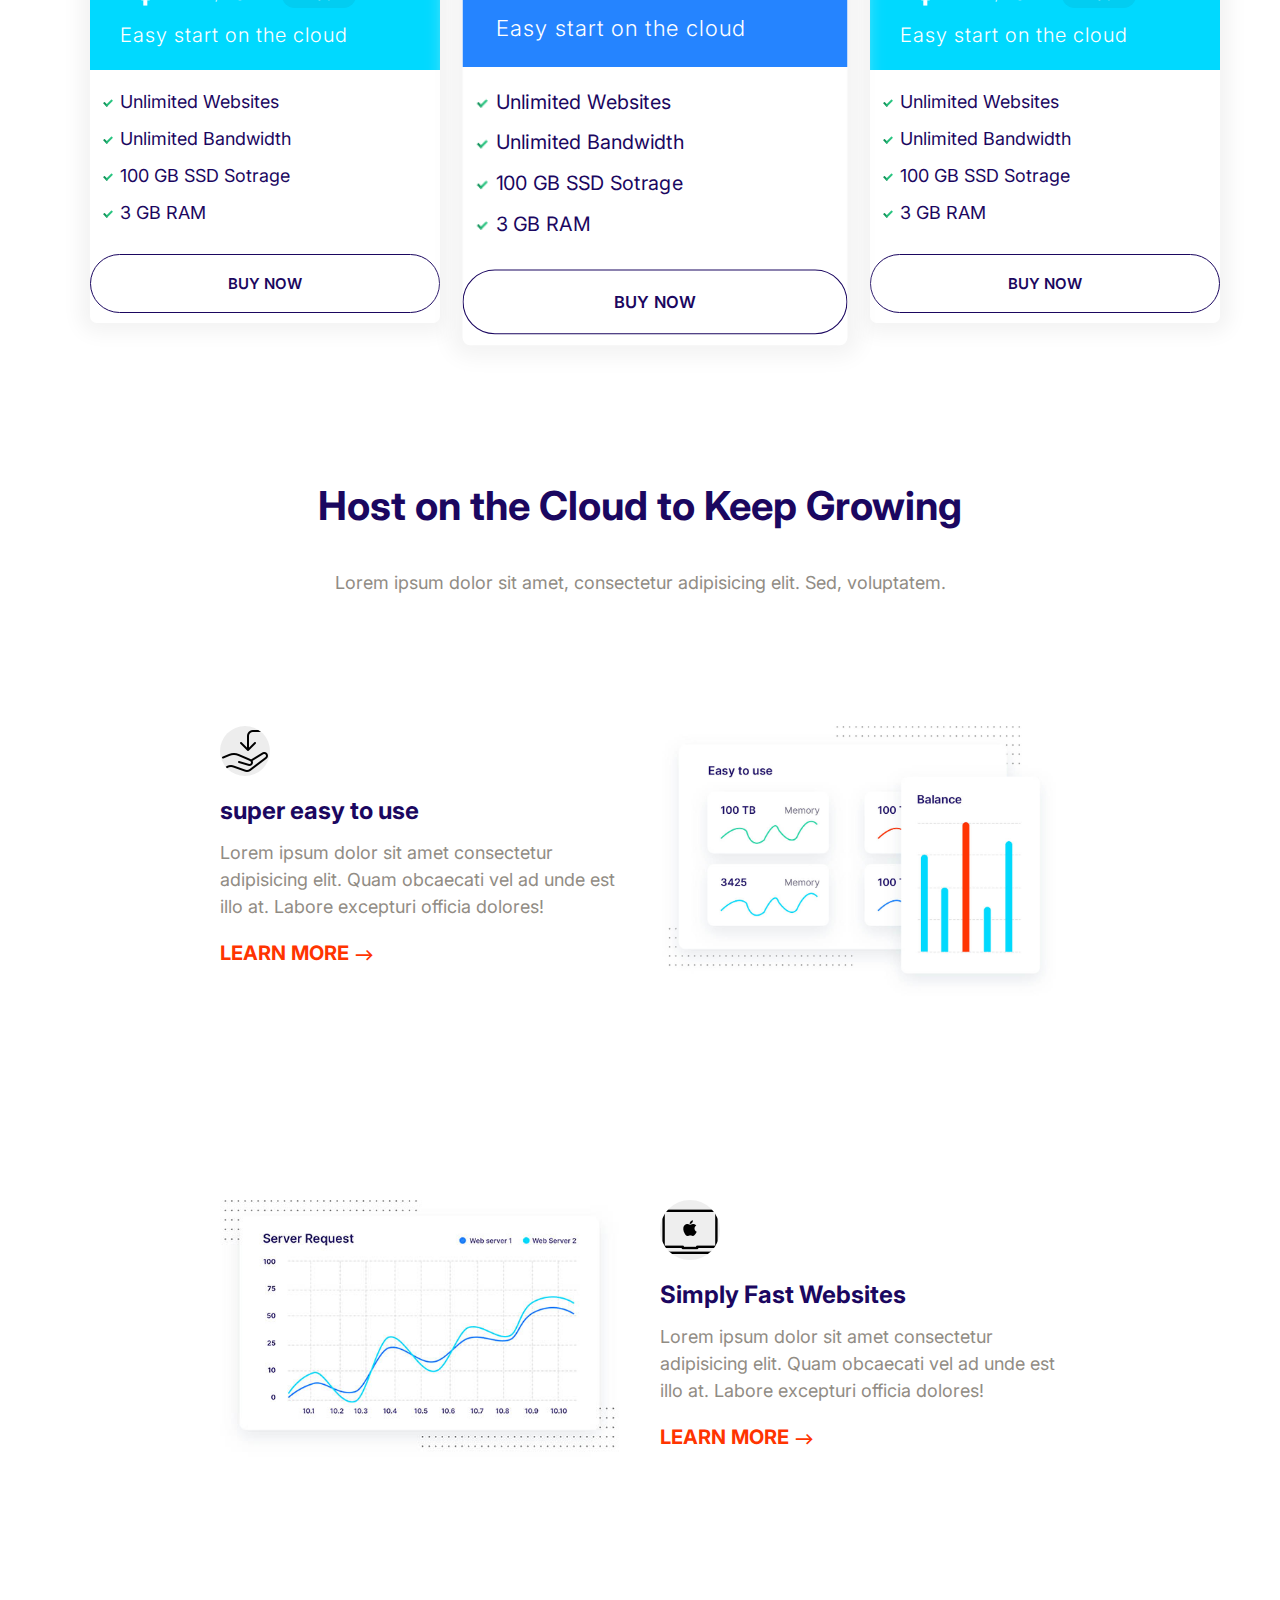
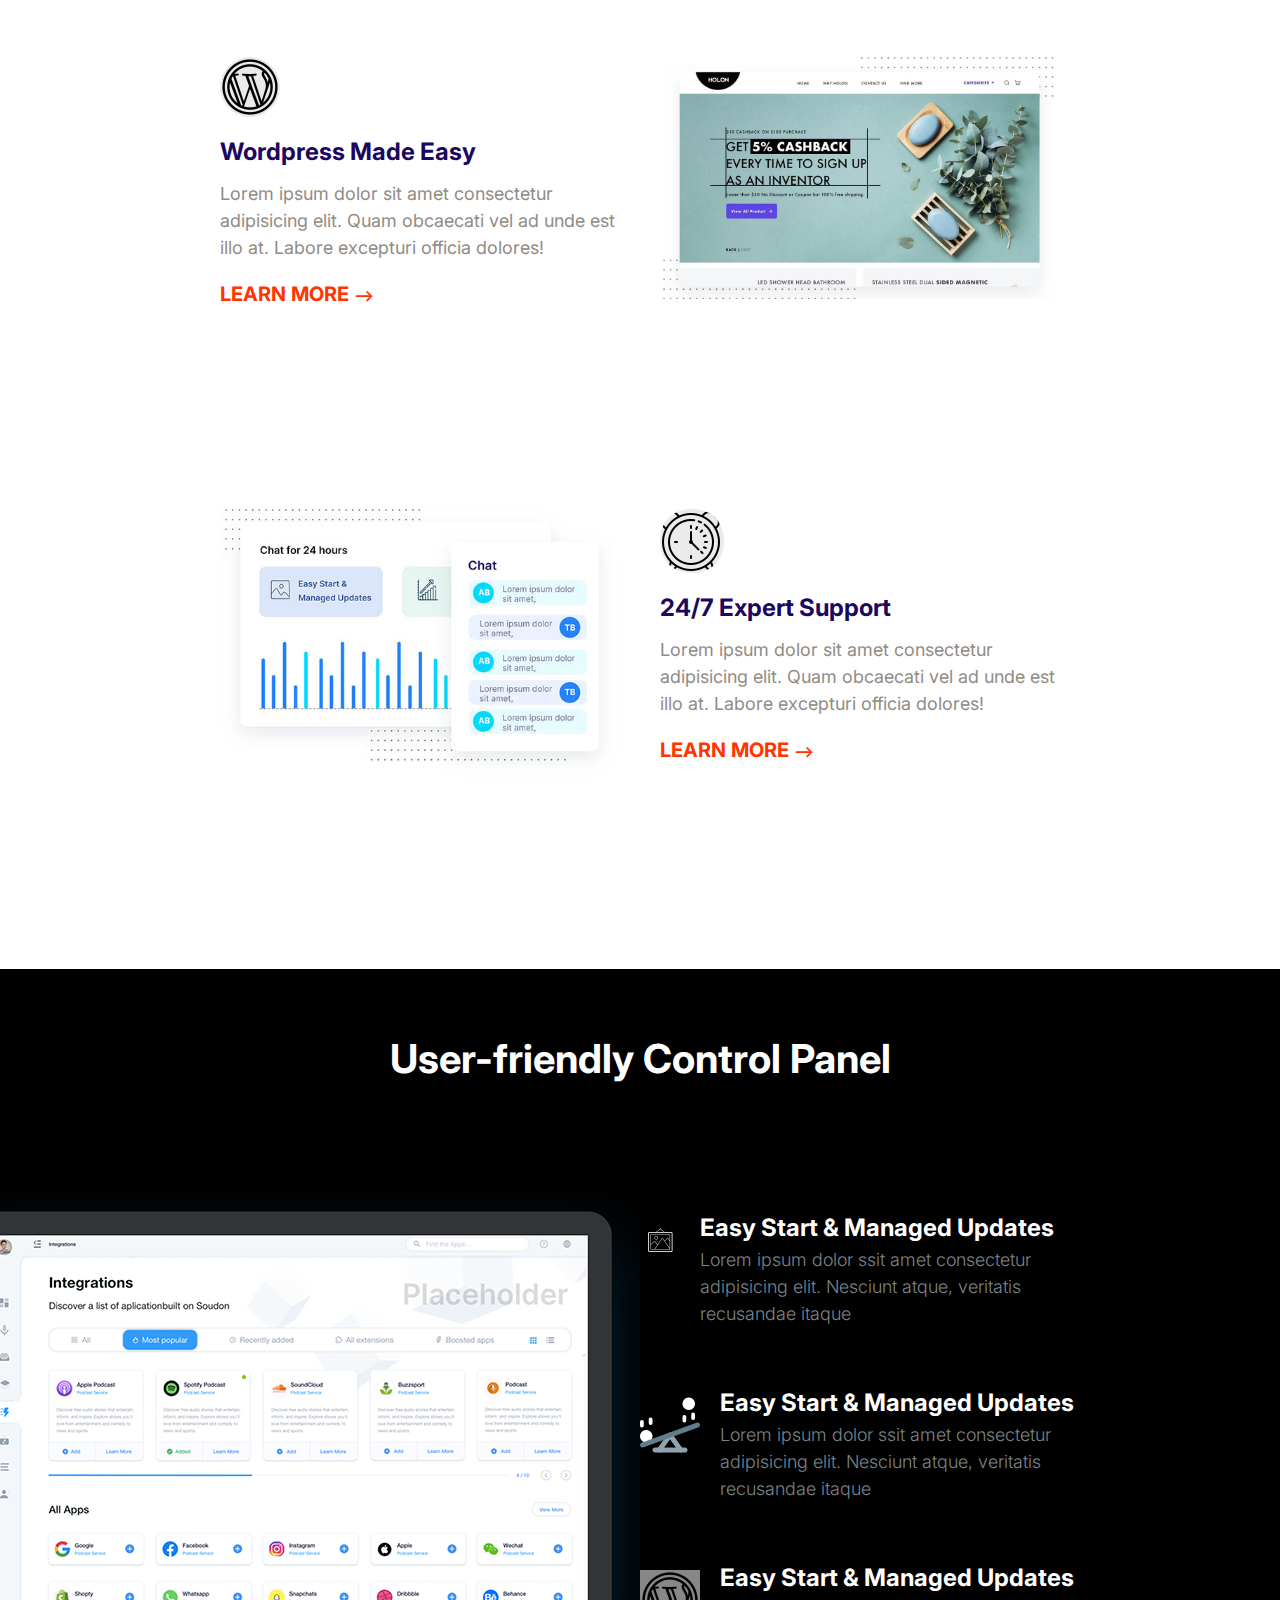
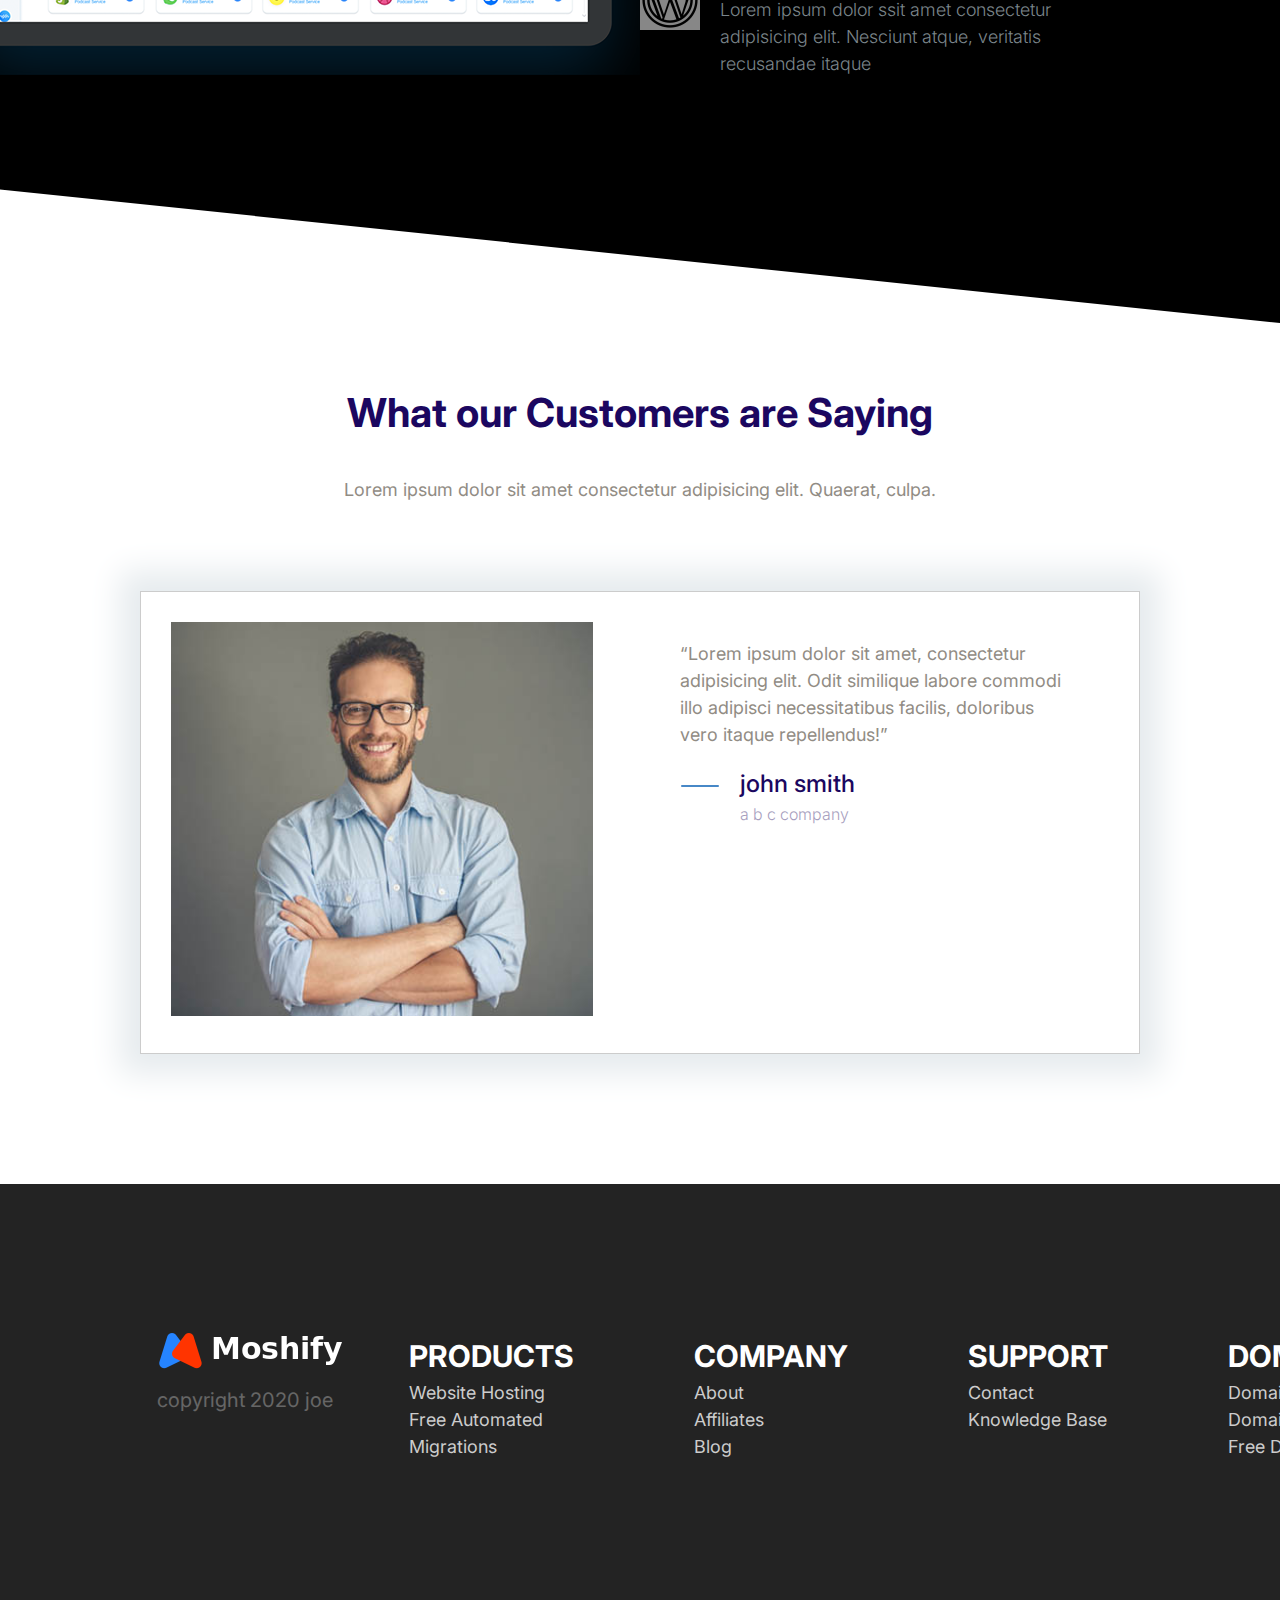
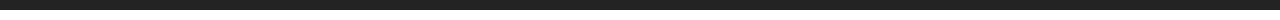
==== commit 56c9e017: "al toga" ====
--- a/index.html
+++ b/index.html
@@ -6,7 +6,7 @@
     <meta name="viewport" content="width=device-width, initial-scale=1.0">
     <title>Document</title>
 
-      
+
 <link rel="stylesheet" href="css/noramlized.css">
 <link rel="stylesheet" href="css/style.css">
 <link rel="preconnect" href="https://fonts.googleapis.com">
@@ -16,9 +16,12 @@
 </head>
 <body>  
 
-    <nav class="nav collapsible collapsible-expands">
-
-        <a class="logo-name" href="/"><img src="picture/icons8-duolingo-logo-40.png" ></a>
+    <!-- nav -->
+
+
+    <nav class="nav collapsible ">
+
+        <a class="logo-name" href="/"><img src="picture/logo.762e26a3.png" ></a>
     
         <a href="#"> <img class="nav--icon" src="picture/icons8-bullet-list-40 (1).png" alt=""></a>
     
@@ -31,6 +34,9 @@
         </ul>
     </nav>
     
+<!-- heading -->
+
+
     <section class="block block--dark block--skwed--left hero">
 
             
@@ -46,6 +52,7 @@
     </section>
 
 
+<!-- search -->
 
 
     <section class="block container block-domain">
@@ -71,6 +78,8 @@
     </section>
 
 
+<!-- card 1 -->
+
 
 <section class="block container block-plans">
 
@@ -110,7 +119,10 @@
             </div>
 
     </div>
-    
+
+    <!-- card 2 -->
+
+
 <div class="plan plan--popular">
     <div class="card card--primary">
 
@@ -147,6 +159,10 @@
     
 </div>
 
+<!-- card 3 -->
+
+
+
 <div class="plan">
     <div class="card card--secondary">
 
@@ -183,6 +199,294 @@
     
 </div>
 </section>
+
+
+<!-- section 1 -->
+
+
+<section class="container block" >
+
+    <header class="block-heading">
+
+    <h2>Host on the Cloud to Keep Growing    </h2>
+<p>Lorem ipsum dolor sit amet, consectetur adipisicing elit. Sed, voluptatem.</p>
+    </header>
+<article class="container grid grid--1x2 feature">
+    <header>
+        <img class="img1" src="picture/icons8-recieve-50.png" alt="">
+    
+        <h3 class="feature-heading">super easy to use</h3>
+        <p>Lorem ipsum dolor sit amet consectetur adipisicing elit. Quam obcaecati vel ad unde est illo at. Labore excepturi officia dolores!</p>
+        <a href="#" class="link-arrow">learn more</a>
+
+    </header>
+    <img class="feature-img" src="picture/easy@2x.jpg" alt="">
+</article>
+
+
+<!-- section 2  -->
+
+
+<article class="container grid grid--1x2 feature">
+
+        <img class="feature-img" src="picture/fast.jpg" alt="">
+        
+    <header>
+        <img class="img1" src="picture/icons8-macbook-60.png" alt="">
+    
+        <h3 class="feature-heading">Simply Fast Websites        </h3>
+        <p>Lorem ipsum dolor sit amet consectetur adipisicing elit. Quam obcaecati vel ad unde est illo at. Labore excepturi officia dolores!</p>
+        <a href="#" class="link-arrow">learn more</a>
+
+    </header>
+
+</article>
+
+
+
+<!-- section 3 -->
+
+    <article class="container grid grid--1x2 feature">
+
+        
+    <header>
+        <img class="img1" src="picture/icons8-wordpress-60.png" alt="">
+    
+        <h3 class="feature-heading">Wordpress Made Easy</h3>
+        <p>Lorem ipsum dolor sit amet consectetur adipisicing elit. Quam obcaecati vel ad unde est illo at. Labore excepturi officia dolores!</p>
+        <a href="#" class="link-arrow">learn more</a>
+
+    </header>
+    <img class="feature-img" src="picture/wordpress@2x.png.webp" alt="">
+
+</article>
+
+
+
+
+<!-- section 4 -->
+
+
+<article class="container grid grid--1x2 feature">
+
+        <img class="feature-img" src="picture/support.jpg" alt="">
+        
+    <header>
+        <img class="img1" src="picture/icons8-alarm-clock-64.png" alt="">
+    
+        <h3 class="feature-heading">24/7 Expert Support</h3>
+        <p>Lorem ipsum dolor sit amet consectetur adipisicing elit. Quam obcaecati vel ad unde est illo at. Labore excepturi officia dolores!</p>
+        <a href="#" class="link-arrow">learn more</a>
+
+    </header>
+
+</article>
+
+</section>
+
+
+
+
+<!-- media -->
+
+
+
+
+<section class="block block--dark block--skwed--right block-showcase" >
+    <header class="block-heading" >
+        <h2 class="block-heading">User-friendly Control Panel</h2>
+
+    </header>
+
+    <div class="container grid grid--1x2" >
+
+        <img class="i-img" src="picture/ipad.png" alt="">
+       
+        <ul class="list" >
+            <li> 
+                <div class="media">
+        
+                    <div class="media--image">
+        <img src="picture/icons8-picture-40.png" >
+        </div>
+                        <div class="media--body">
+                        <h3 class="media-tilte">
+                            Easy Start & Managed Updates</h3>
+        
+                            <p>Lorem ipsum dolor ssit amet consectetur adipisicing elit. Nesciunt atque, veritatis recusandae itaque</p>
+ </div>
+    </div>
+        </li>   
+            <li><div class="media">
+        
+                <div class="media--image">
+    <img src="picture/icons8-forces-transfer-on-lever-from-one-section-to-other-60.png" >
+    </div>
+                    <div class="media--body">
+                    <h3 class="media-tilte">
+                        Easy Start & Managed Updates</h3>
+    
+                        <p>Lorem ipsum dolor ssit amet consectetur adipisicing elit. Nesciunt atque, veritatis recusandae itaque</p>
+</div>
+</div></li>
+            <li><div class="media">
+        
+                <div class="media--image">
+    <img src="picture/icons8-wordpress-60.png" >
+    </div>
+                    <div class="media--body">
+                    <h3 class="media-tilte">
+                        Easy Start & Managed Updates</h3>
+    
+                        <p>Lorem ipsum dolor ssit amet consectetur adipisicing elit. Nesciunt atque, veritatis recusandae itaque</p>
+</div>
+</div></li>
+        </ul>
+
+
+    </div>
+</section>
+
+
+
+<!-- card -->
+
+
+
+
+<section class="block">
+<header class="block-heading black--header">
+    <h2 class="block-heading">What our Customers are Saying    </h2>
+    <p>Lorem ipsum dolor sit amet consectetur adipisicing elit. Quaerat, culpa.</p>
+</header>
+
+<div class="container">
+
+       
+    <div class="board testimonial">
+        <div class="grid grid--1x2">
+        
+            <div class="testimonial--image">
+        
+        <img class="test--image" src="picture/testimonial.ad9df737.jpg" >
+        <img class="test--icon" src="picture/icons8-comma-64.png" alt="">
+        </div>
+        
+        <div>
+        
+            <blockquote class="qutoe" >
+                <p class="quote--text">Lorem ipsum dolor sit amet, consectetur adipisicing elit. Odit similique labore commodi illo adipisci necessitatibus facilis, doloribus vero itaque repellendus!</p>
+            
+            <footer >
+            
+            
+                <div class="media">
+            
+                    <div class="media--image quote--line">
+            <img src="picture/icons8-horizontal-line-40.png" >
+            </div>
+                        <div class="media--body">
+                        <h3 class="media-tilte qutoe--author"> john smith</h3>
+            
+                            <p class="company">a b c company</p>
+            
+            
+                    </div>
+            
+                </div>
+            
+        </div>
+        
+        </div>
+        </div>
+</div>
+</section>
+
+
+
+
+
+
+<!-- footer -->
+
+
+
+        <footer class="block block--dark footer">
+            
+            <div class="container grid">
+
+            <section class="collapsible collapsible-expands footer-section">
+                <header class="collaspsible-header footer-header">
+                <h2 class="h2-collaps">PRODUCTS</h2>
+                <img class="icon-collaps"    src="picture/icons8-chevron-right-40.png">
+                </header>
+                <div class="collaspsible-content">
+                    <ul class="list">
+
+                        <li><a href="#">Website Hosting</a></li>
+                        <li><a href="#">Free Automated </a></li>
+                        <li><a href="#">Migrations </a></li>
+                    </ul>
+                </div>
+                    </section>
+                
+            
+                    <section class="collapsible  footer-section">
+                        <header class="collaspsible-header footer-header">
+                        <h2 class="h2-collaps">COMPANY</h2>
+                        <img class="icon-collaps"    src="picture/icons8-chevron-right-40.png">
+                        </header>
+                        <div class="collaspsible-content">   <ul class="list">
+
+                            <li><a href="#">About</a></li>
+                            <li><a href="#">Affiliates</a></li>
+                            <li><a href="#">Blog </a></li>
+                        </ul></div>
+                            </section>
+                        
+                    
+                            <section class="collapsible footer-section">
+                                <header class="collaspsible-header footer-header">
+                                <h2 class="h2-collaps">SUPPORT</h2>
+                                <img class="icon-collaps"    src="picture/icons8-chevron-right-40.png">
+                                </header>
+                                <div class="collaspsible-content"><ul class="list">
+
+                                    <li><a href="#">Contact</a></li>
+                                    <li><a href="#">Knowledge Base</a></li>
+                                    <li><a href="#"FAQ </a></li>
+                                </ul></div>
+                                    </section>
+                                
+                                    <section class="collapsible  footer-section">
+                                        <header class="collaspsible-header footer-header">
+                                        <h2 class="h2-collaps">DOMAINS</h2>
+                                        <img class="icon-collaps"    src="picture/icons8-chevron-right-40.png">
+                                        </header>
+                                        <div class="collaspsible-content">   <ul class="list">
+                
+                                            <li><a href="#">Domain Checker</a></li>
+                                            <li><a href="#">Domain Transfer</a></li>
+                                            <li><a href="#">Free Domain</a></li>
+                                        </ul></div>
+                                            </section>
+                                                
+                                    
+                    <section class="footer--logo" >
+                        <img src="picture/logo.762e26a3.png" alt="">
+                        <p class="footer-copyright" >copyright 2020 joe</p>
+                    </section>
+            </div>
+
+        </footer>
+
+
+
+
+
+
+
+
 
 
 
@@ -198,4 +502,4 @@
 );
     </script>
 </body>
-</html>+</html> --- a/css/style.css
+++ b/css/style.css
@@ -134,7 +134,6 @@
 .list{
     list-style: none;
     padding-left: 0;
-    color: var(--color-heading);
 }
 
 
@@ -148,6 +147,7 @@
 .lsit--tick{
     list-style-image: url(../picture/icons8-done-10.png);
     padding-left: 3rem;
+    color: var(--color-heading);
 
 }
 
@@ -410,6 +410,7 @@
 
 .media{
     display: flex  ;
+    margin-bottom: 4rem;
 }
 
 .media--body{
@@ -427,7 +428,7 @@
 }
 
 .media-tilte{
-
+ color: white;
     margin: 0;
     
 }
@@ -454,7 +455,7 @@
 .qutoe--author{
     font-style: normal;
     font-weight: 500;
-
+    color: var(--color-heading);
 }
 .company{
     color: var(--color-heading);
@@ -515,7 +516,10 @@
     position: relative;
 
 }
-
+.board {
+    box-shadow: 0 0 30px 20px #e6ebee;
+
+}
 
 .test--icon{
 position: absolute;
@@ -598,10 +602,12 @@
 .collaspsible-header{
     display: flex;
     justify-content: space-between;
+
 }
 .h2-collaps{
 font-size: 3rem;
     margin: 0;
+    color: white;
 }
 
 .icon-collaps{
@@ -851,4 +857,117 @@
 width: 1000px; 
 max-width: 350px;   
 margin: 0 auto;
-}+}
+
+/* feature */
+.img1{
+    border-radius: 30px;
+
+}
+
+.feature{
+    gap: 4rem 4rem;
+    margin: 6rem;
+}
+
+.feature-heading{
+    margin: 1rem 0;
+}
+
+.feature-img{
+    width: 100%;
+}
+
+
+/* showcase block */
+.i-img{
+    width: 100%;
+}
+
+@media screen and ( min-width: 768px) 
+{
+    .block-showcase .grid{
+
+         grid-template-columns: 50% 50%;
+    }
+    .i-img{
+        width: auto;
+        max-width: 700px;
+        justify-self: end ;
+    }
+    
+ 
+    }
+
+
+    /* footer */
+
+    .footer{
+        background-color: #232323;
+    }
+
+
+    .footer-section{
+        padding: 2rem;
+        border-bottom: 1px solid #ccc;
+    }
+    
+    .footer-header{
+    text-transform: uppercase;
+    font-weight: bold;    
+    }
+
+    .footer--logo{
+        margin-top: 5rem ;
+        text-align: center;
+    }
+
+    .footer a{
+        color: #ccc;
+
+    }
+
+    .footer a:hover{
+        color: white;
+        transition: 0.3s;
+    }
+
+
+    .footer-copyright{
+        font-size: 2rem;
+        color: white;
+        opacity: 0.3;
+    }
+
+    .footer .list{
+        margin: 0 4rem;
+    }
+
+    .footer .h2-collaps{
+        margin: 0 4rem;
+    }
+@media screen and ( min-width: 768px) 
+{
+    
+    .footer .container{
+        grid-template-columns: 1fr 1fr 1fr 1fr 1fr 1fr 1fr;
+        
+    }
+    
+    .icon-collaps{
+        display: none;
+    }
+    .footer--logo{
+        order: -1;
+        margin-top: 1rem;
+
+    }
+
+    .footer-section{
+        border: 0;
+    }
+
+    .footer-header{
+        font-size: 1.6rem;
+    }
+    }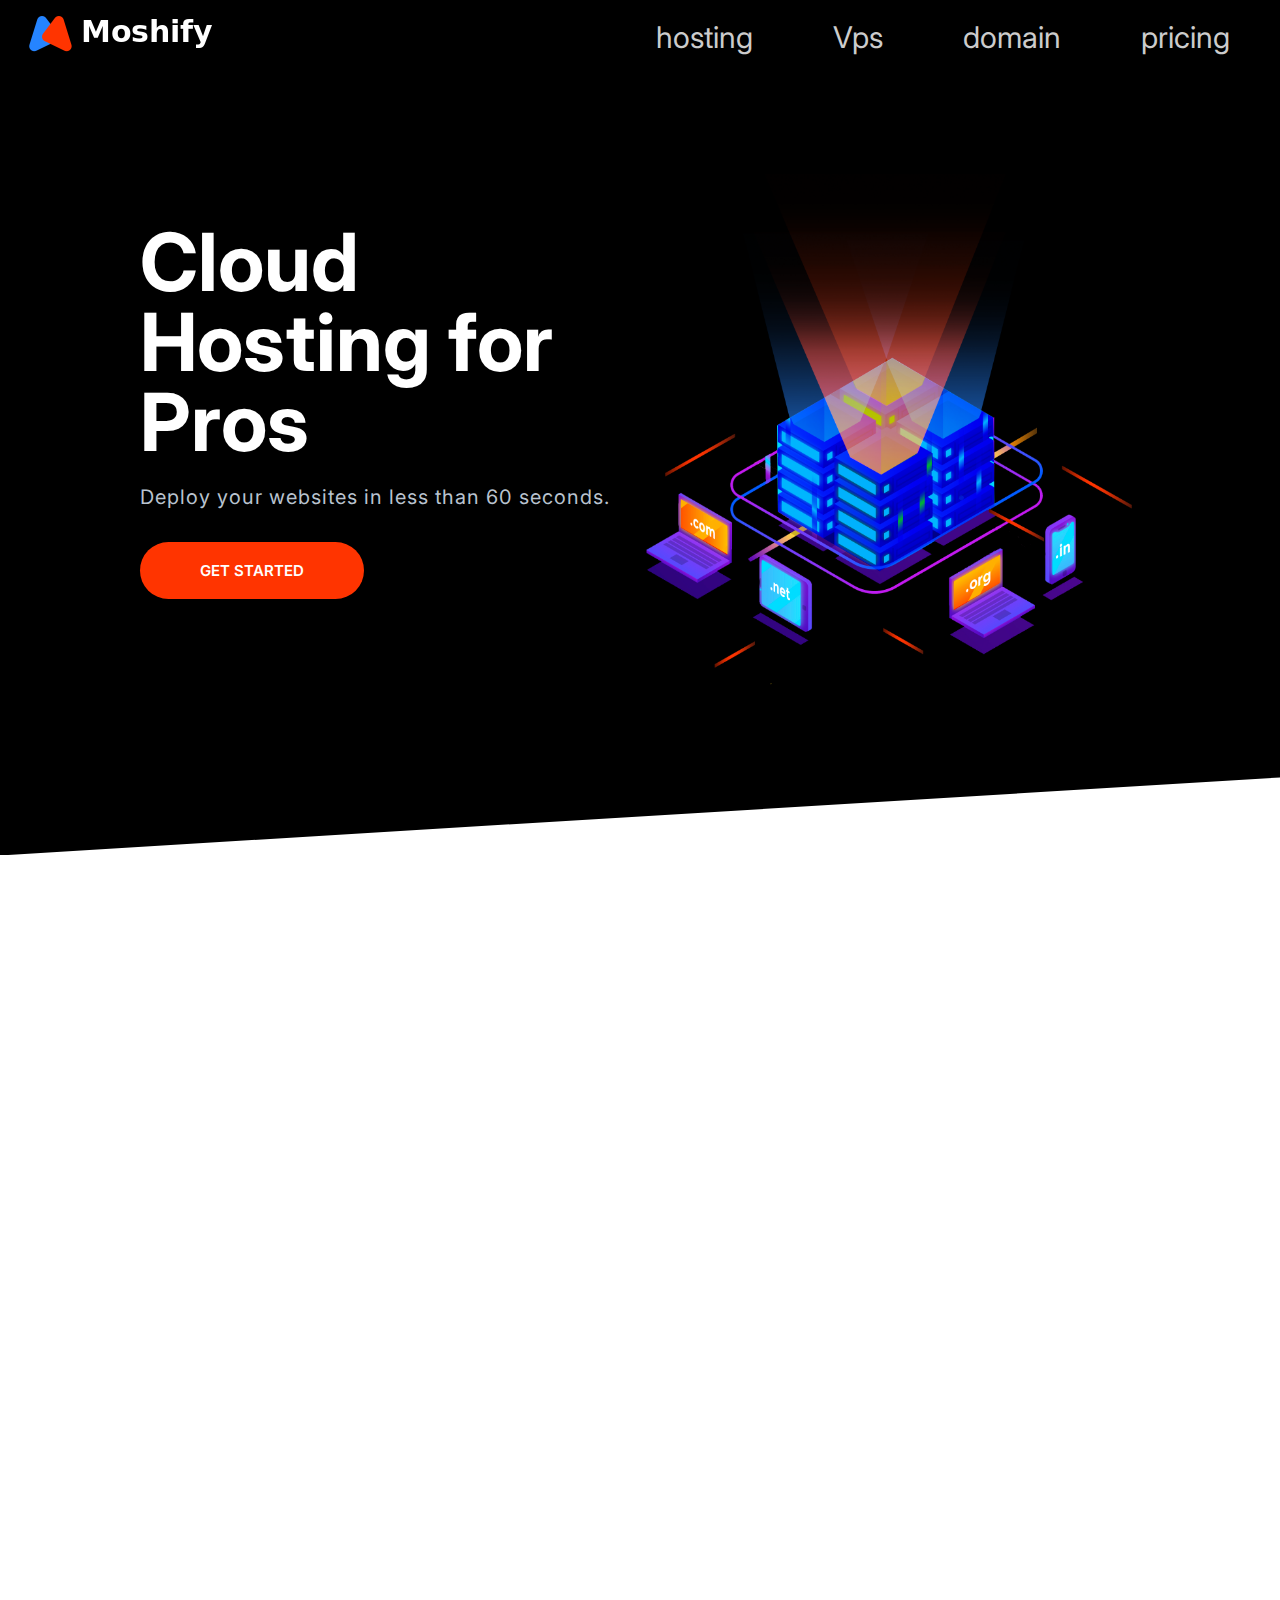
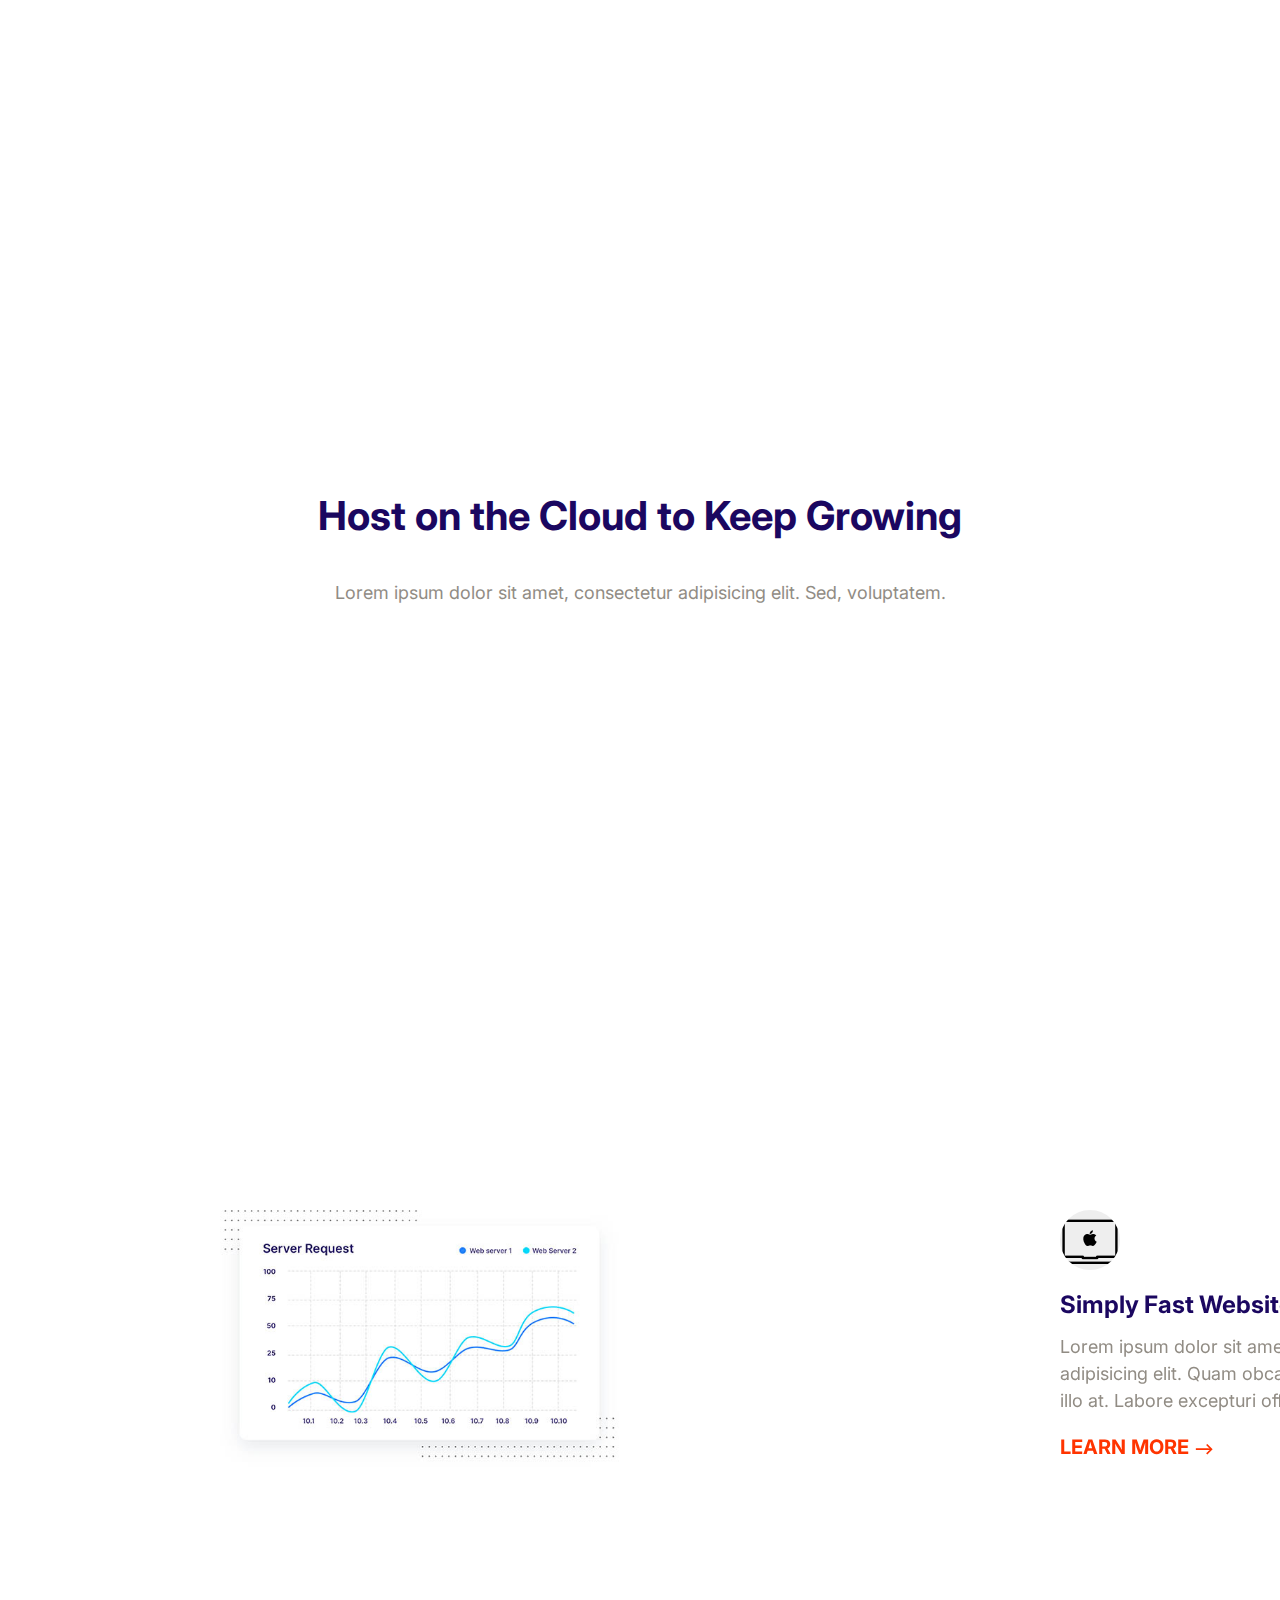
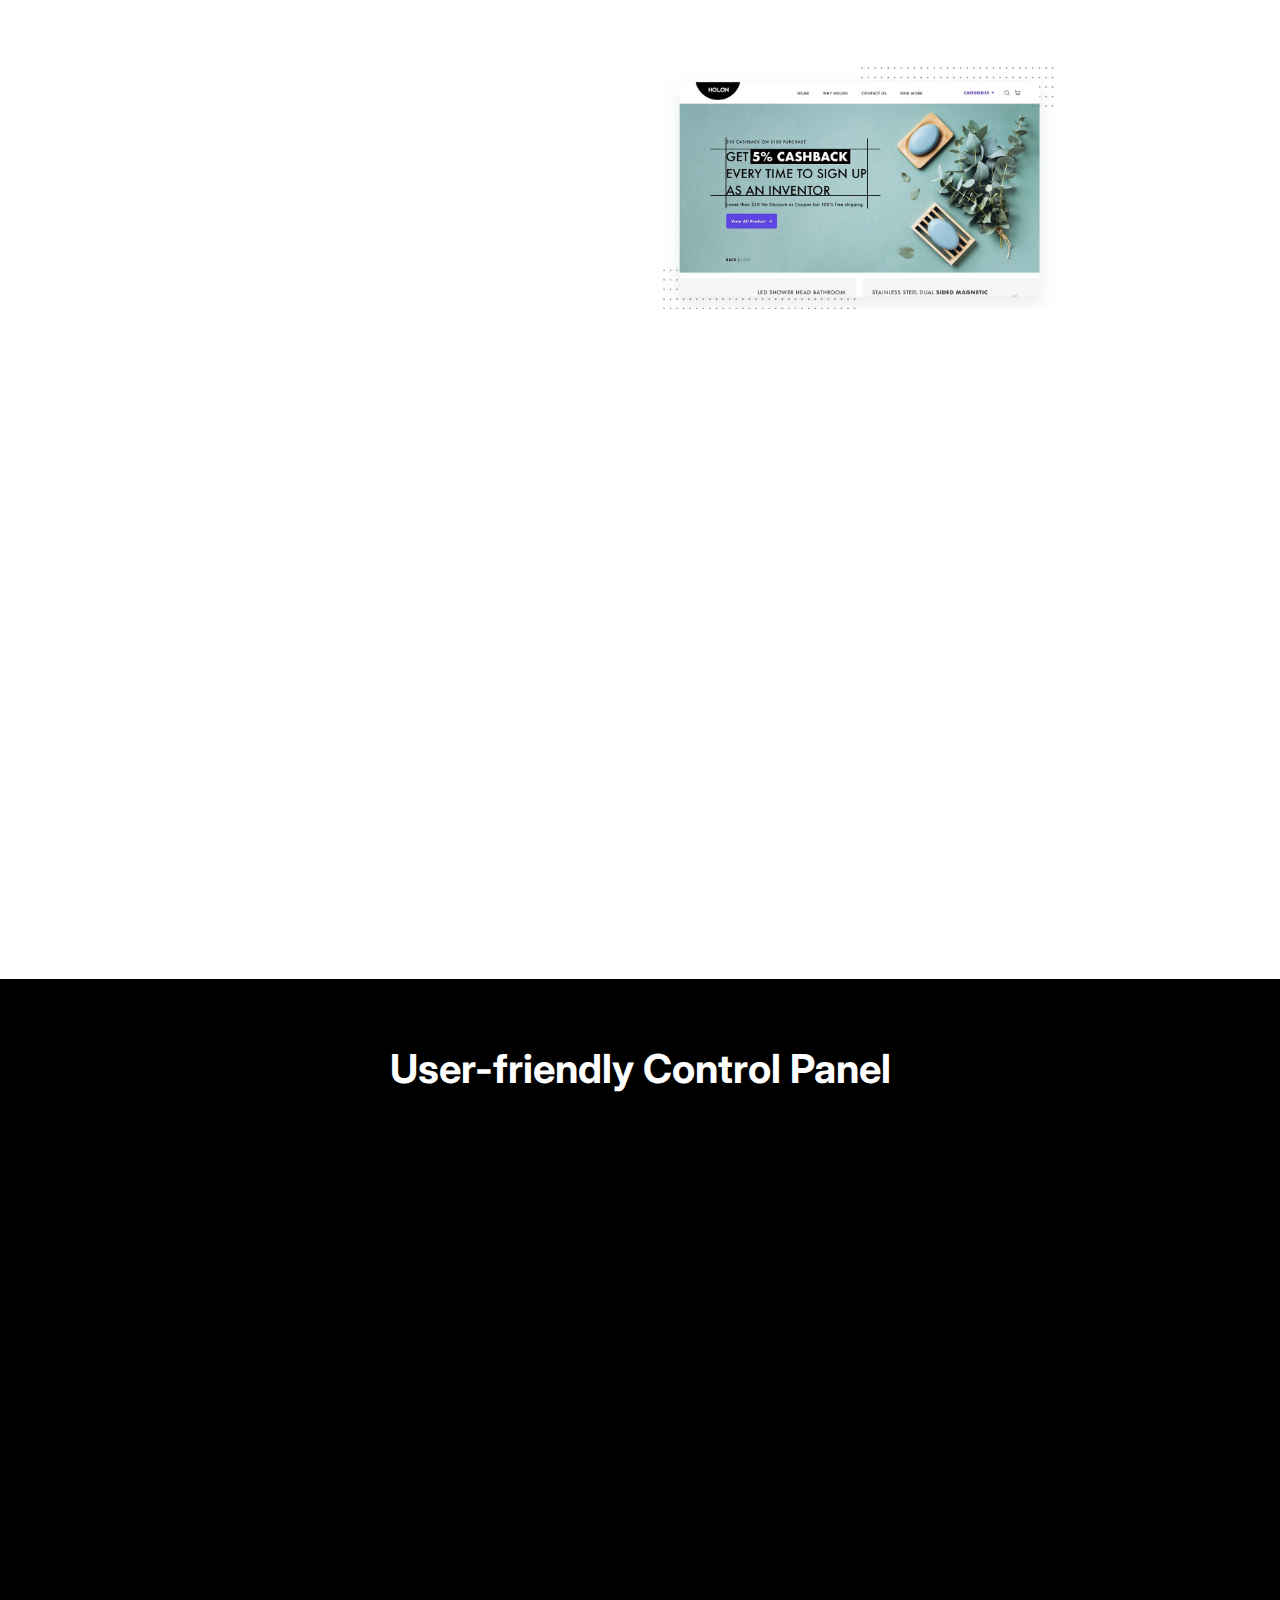
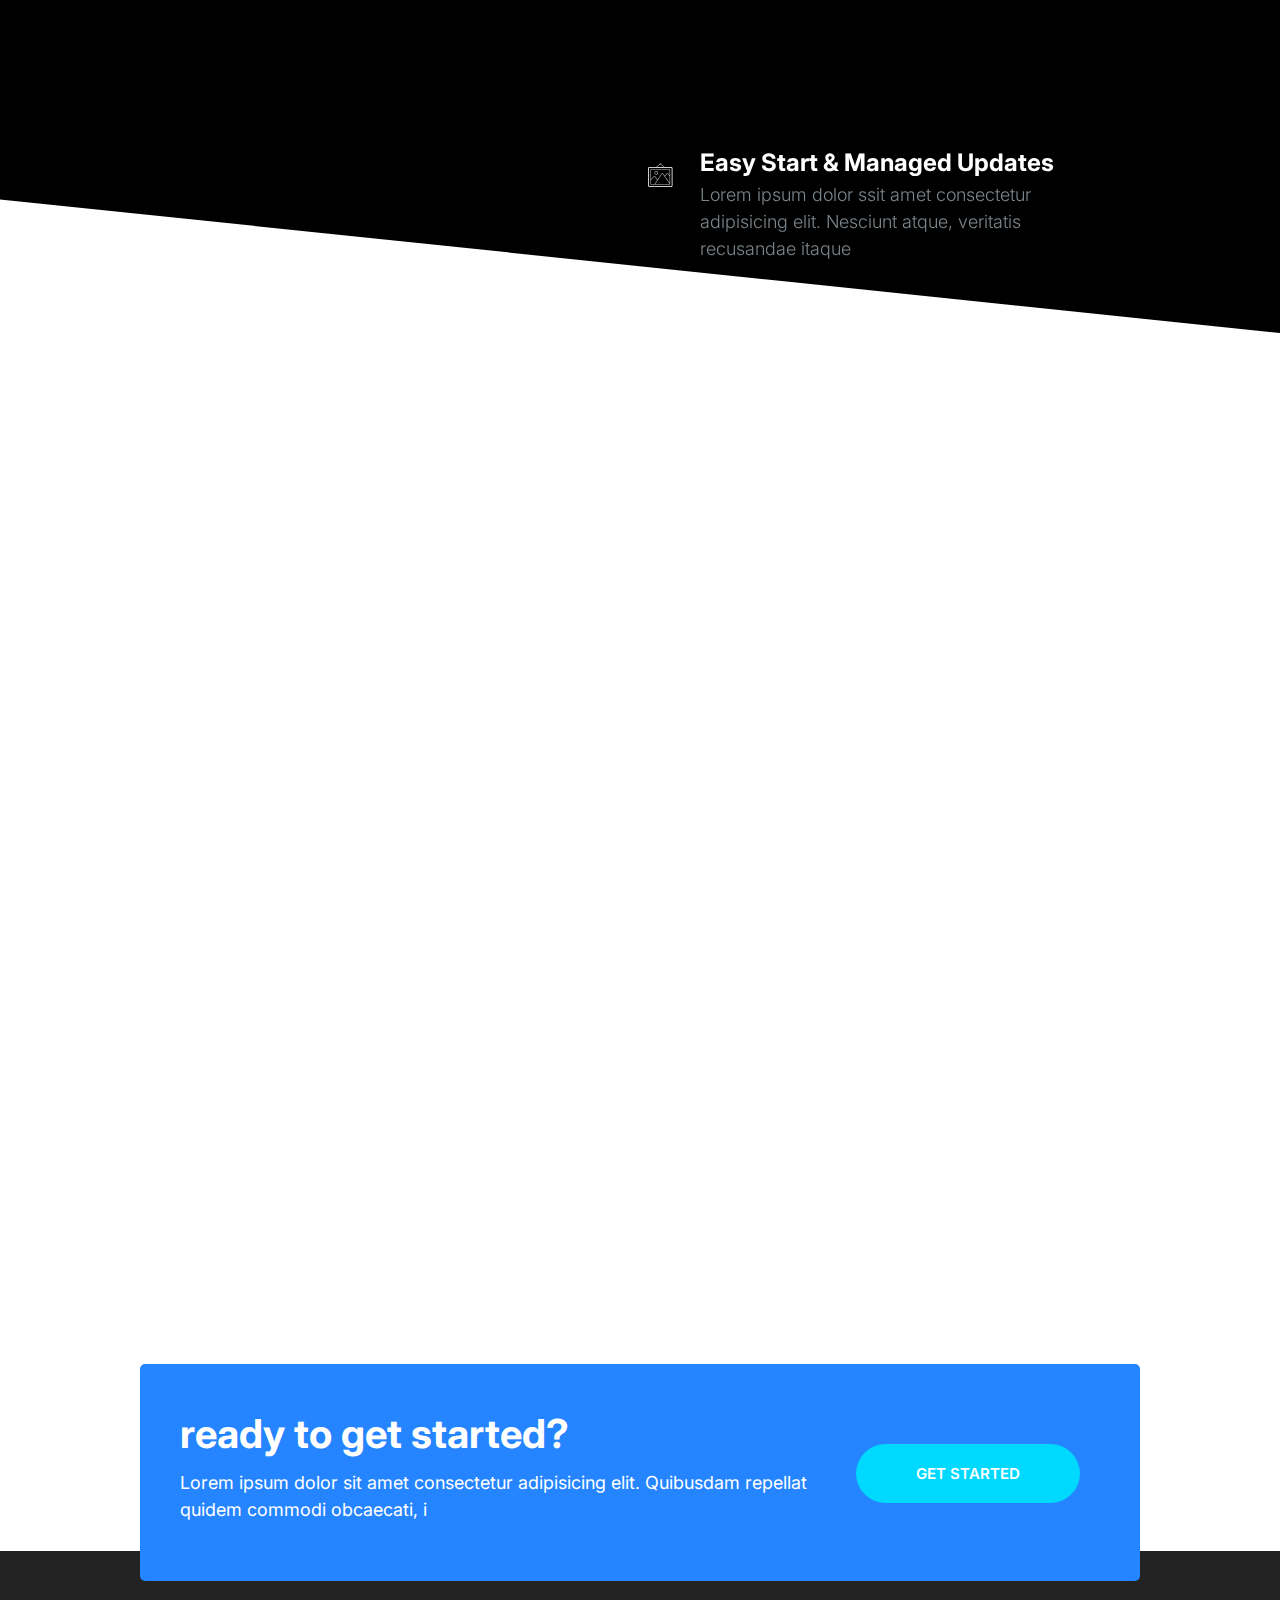
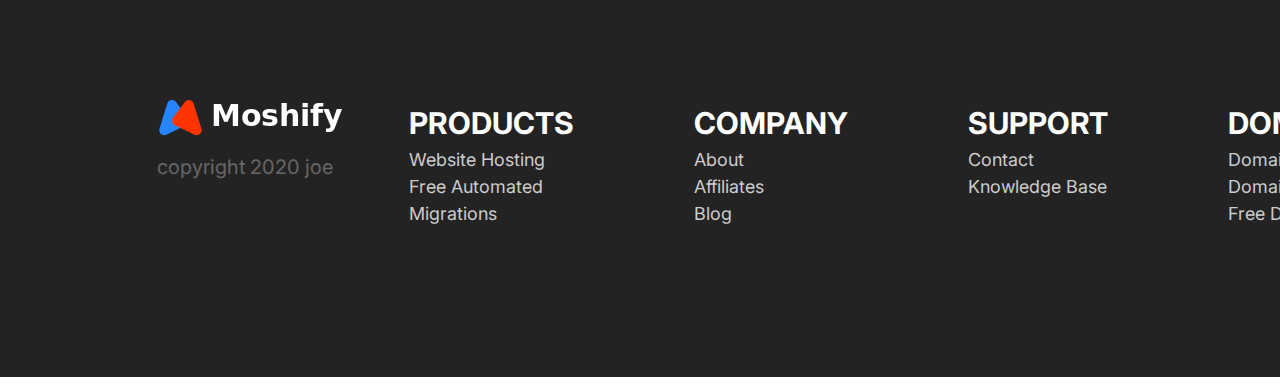
==== commit b010797c: "add parccel for bulit" ====
--- a/index.html
+++ b/index.html
@@ -4,8 +4,14 @@
     <meta charset="UTF-8">
     <meta http-equiv="X-UA-Compatible" content="IE=edge">
     <meta name="viewport" content="width=device-width, initial-scale=1.0">
-    <title>Document</title>
-
+
+    <title>moshify - go online for just 9$ </title>
+<meta name="description" content="deploy your website in less than 60seconed">
+<meta property="og:title"  content="moshify">
+<meta property="og:description"  content="moshify">
+<meta property="og:type"  content="website">
+<meta property="og:image"  content="http://">
+<meta property="og:url"  content="https://www.moshified.com/">
 
 <link rel="stylesheet" href="css/noramlized.css">
 <link rel="stylesheet" href="css/style.css">
@@ -13,6 +19,8 @@
 <link rel="preconnect" href="https://fonts.gstatic.com" crossorigin>
 <link href="https://fonts.googleapis.com/css2?family=Inter:wght@400;600;700&display=swap" rel="stylesheet"> 
 
+<link rel="stylesheet" href="https://unpkg.com/aos@next/dist/aos.css" />
+
 </head>
 <body>  
 
@@ -55,7 +63,7 @@
 <!-- search -->
 
 
-    <section class="block container block-domain">
+    <section class="block container block-domain" data-aos="fade-up">
         <header class="block-heading">
             <h2>Starting at $9 per month </h2>
             <p>Lorem ipsum dolor sit amet consectetur adipisicing elit. Deleniti, exercitationem? </p>
@@ -81,7 +89,7 @@
 <!-- card 1 -->
 
 
-<section class="block container block-plans">
+<section class="block container block-plans " data-aos="fade-up">
 
     <div class="grid grid--1x3">
 
@@ -212,7 +220,7 @@
 <p>Lorem ipsum dolor sit amet, consectetur adipisicing elit. Sed, voluptatem.</p>
     </header>
 <article class="container grid grid--1x2 feature">
-    <header>
+    <header data-aos="fade-right">
         <img class="img1" src="picture/icons8-recieve-50.png" alt="">
     
         <h3 class="feature-heading">super easy to use</h3>
@@ -220,21 +228,21 @@
         <a href="#" class="link-arrow">learn more</a>
 
     </header>
-    <img class="feature-img" src="picture/easy@2x.jpg" alt="">
+    <img data-aos="zoom-in-left" class="feature-img" src="picture/easy@2x.jpg" alt="">
 </article>
 
 
 <!-- section 2  -->
 
 
-<article class="container grid grid--1x2 feature">
+<article class="container grid grid--1x2 feature" >
 
         <img class="feature-img" src="picture/fast.jpg" alt="">
         
-    <header>
+    <header data-aos="slide-left">
         <img class="img1" src="picture/icons8-macbook-60.png" alt="">
     
-        <h3 class="feature-heading">Simply Fast Websites        </h3>
+        <h3 class="feature-heading" >Simply Fast Websites        </h3>
         <p>Lorem ipsum dolor sit amet consectetur adipisicing elit. Quam obcaecati vel ad unde est illo at. Labore excepturi officia dolores!</p>
         <a href="#" class="link-arrow">learn more</a>
 
@@ -249,7 +257,7 @@
     <article class="container grid grid--1x2 feature">
 
         
-    <header>
+    <header data-aos="zoom-in-left">
         <img class="img1" src="picture/icons8-wordpress-60.png" alt="">
     
         <h3 class="feature-heading">Wordpress Made Easy</h3>
@@ -269,9 +277,9 @@
 
 <article class="container grid grid--1x2 feature">
 
-        <img class="feature-img" src="picture/support.jpg" alt="">
-        
-    <header>
+        <img data-aos="zoom-in" class="feature-img" src="picture/support.jpg" alt="">
+        
+    <header data-aos="zoom-in">
         <img class="img1" src="picture/icons8-alarm-clock-64.png" alt="">
     
         <h3 class="feature-heading">24/7 Expert Support</h3>
@@ -300,9 +308,9 @@
 
     <div class="container grid grid--1x2" >
 
-        <img class="i-img" src="picture/ipad.png" alt="">
+        <img data-aos="slide-right" class="i-img" src="picture/ipad.png" alt="">
        
-        <ul class="list" >
+        <ul class="list" data-aos="slide-up" >
             <li> 
                 <div class="media">
         
@@ -354,7 +362,7 @@
 
 
 
-<section class="block">
+<section class="block" data-aos="zoom-in">
 <header class="block-heading black--header">
     <h2 class="block-heading">What our Customers are Saying    </h2>
     <p>Lorem ipsum dolor sit amet consectetur adipisicing elit. Quaerat, culpa.</p>
@@ -369,7 +377,6 @@
             <div class="testimonial--image">
         
         <img class="test--image" src="picture/testimonial.ad9df737.jpg" >
-        <img class="test--icon" src="picture/icons8-comma-64.png" alt="">
         </div>
         
         <div>
@@ -403,82 +410,100 @@
 </section>
 
 
-
-
-
+<section class="ready-card">
+<div class="container">
+    <div class="callout callout--primary">
+        <div class="grid grid--1x2">
+        <div class="callout--content ">
+
+            <h2 class="h2-content">ready to get started? </h2>
+       <p>Lorem ipsum dolor sit amet consectetur adipisicing elit. Quibusdam repellat quidem commodi obcaecati, i</p>
+
+    </div>
+<div class="btn--callout">
+    <buuton class="btn btn--secondary btn--stretched">get started</buuton>
+</div>
+
+</div> 
+
+</div>
+
+</div>
+
+</section>
 
 <!-- footer -->
 
 
 
-        <footer class="block block--dark footer">
-            
-            <div class="container grid">
-
-            <section class="collapsible collapsible-expands footer-section">
-                <header class="collaspsible-header footer-header">
-                <h2 class="h2-collaps">PRODUCTS</h2>
-                <img class="icon-collaps"    src="picture/icons8-chevron-right-40.png">
-                </header>
-                <div class="collaspsible-content">
-                    <ul class="list">
-
-                        <li><a href="#">Website Hosting</a></li>
-                        <li><a href="#">Free Automated </a></li>
-                        <li><a href="#">Migrations </a></li>
-                    </ul>
-                </div>
-                    </section>
-                
-            
-                    <section class="collapsible  footer-section">
-                        <header class="collaspsible-header footer-header">
-                        <h2 class="h2-collaps">COMPANY</h2>
-                        <img class="icon-collaps"    src="picture/icons8-chevron-right-40.png">
-                        </header>
-                        <div class="collaspsible-content">   <ul class="list">
-
-                            <li><a href="#">About</a></li>
-                            <li><a href="#">Affiliates</a></li>
-                            <li><a href="#">Blog </a></li>
-                        </ul></div>
-                            </section>
-                        
+<footer class="block block--dark footer">
+
+<div class="container grid">
+
+<section class="collapsible collapsible-expands footer-section">
+    <header class="collaspsible-header footer-header">
+    <h2 class="h2-collaps">PRODUCTS</h2>
+    <img class="icon-collaps"    src="picture/icons8-chevron-right-40.png">
+    </header>
+    <div class="collaspsible-content">
+        <ul class="list">
+
+            <li><a href="#">Website Hosting</a></li>
+            <li><a href="#">Free Automated </a></li>
+            <li><a href="#">Migrations </a></li>
+        </ul>
+    </div>
+        </section>
+    
+
+        <section class="collapsible  footer-section">
+            <header class="collaspsible-header footer-header">
+            <h2 class="h2-collaps">COMPANY</h2>
+            <img class="icon-collaps"    src="picture/icons8-chevron-right-40.png">
+            </header>
+            <div class="collaspsible-content">   <ul class="list">
+
+                <li><a href="#">About</a></li>
+                <li><a href="#">Affiliates</a></li>
+                <li><a href="#">Blog </a></li>
+            </ul></div>
+                </section>
+
+
+<section class="collapsible footer-section">
+    <header class="collaspsible-header footer-header">
+    <h2 class="h2-collaps">SUPPORT</h2>
+    <img class="icon-collaps"    src="picture/icons8-chevron-right-40.png">
+    </header>
+    <div class="collaspsible-content"><ul class="list">
+
+        <li><a href="#">Contact</a></li>
+        <li><a href="#">Knowledge Base</a></li>
+        <li><a href="#"FAQ </a></li>
+    </ul></div>
+        </section>
+    
+        <section class="collapsible  footer-section">
+            <header class="collaspsible-header footer-header">
+            <h2 class="h2-collaps">DOMAINS</h2>
+            <img class="icon-collaps"    src="picture/icons8-chevron-right-40.png">
+            </header>
+            <div class="collaspsible-content">   <ul class="list">
+
+                <li><a href="#">Domain Checker</a></li>
+                <li><a href="#">Domain Transfer</a></li>
+                <li><a href="#">Free Domain</a></li>
+            </ul></div>
+                </section>
                     
-                            <section class="collapsible footer-section">
-                                <header class="collaspsible-header footer-header">
-                                <h2 class="h2-collaps">SUPPORT</h2>
-                                <img class="icon-collaps"    src="picture/icons8-chevron-right-40.png">
-                                </header>
-                                <div class="collaspsible-content"><ul class="list">
-
-                                    <li><a href="#">Contact</a></li>
-                                    <li><a href="#">Knowledge Base</a></li>
-                                    <li><a href="#"FAQ </a></li>
-                                </ul></div>
-                                    </section>
-                                
-                                    <section class="collapsible  footer-section">
-                                        <header class="collaspsible-header footer-header">
-                                        <h2 class="h2-collaps">DOMAINS</h2>
-                                        <img class="icon-collaps"    src="picture/icons8-chevron-right-40.png">
-                                        </header>
-                                        <div class="collaspsible-content">   <ul class="list">
-                
-                                            <li><a href="#">Domain Checker</a></li>
-                                            <li><a href="#">Domain Transfer</a></li>
-                                            <li><a href="#">Free Domain</a></li>
-                                        </ul></div>
-                                            </section>
-                                                
-                                    
-                    <section class="footer--logo" >
-                        <img src="picture/logo.762e26a3.png" alt="">
-                        <p class="footer-copyright" >copyright 2020 joe</p>
-                    </section>
-            </div>
-
-        </footer>
+        
+<section class="footer--logo" >
+<img src="picture/logo.762e26a3.png" alt="">
+<p class="footer-copyright" >copyright 2020 joe</p>
+</section>
+</div>
+
+</footer>
 
 
 
@@ -501,5 +526,9 @@
   })
 );
     </script>
+    <script src="https://unpkg.com/aos@next/dist/aos.js"></script>
+    <script>
+      AOS.init();
+    </script>
 </body>
 </html> --- a/css/style.css
+++ b/css/style.css
@@ -171,7 +171,7 @@
     font-size: 1.8rem;
 font-weight: 600;
 text-transform: uppercase;
-padding: 2rem 3rem;
+padding: 2rem 4vw;
 border: 0;
 border-radius: 40px;
 cursor: pointer;
@@ -461,7 +461,6 @@
     color: var(--color-heading);
     opacity: 0.4;
 font-size: 2rem;
-font-style: noraml;
 }
 
 .quote--line{
@@ -517,8 +516,8 @@
 
 }
 .board {
-    box-shadow: 0 0 30px 20px #e6ebee;
-
+   box-shadow: 0 0 30px 20px #e6ebee;
+overflow: hidden;
 }
 
 .test--icon{
@@ -562,7 +561,7 @@
     .h2-content{
      color: white;
      margin-top: 0;
-     margin-bottom: 0.5;
+     margin-bottom: 0.5rem;
 
         }
 
@@ -701,10 +700,12 @@
 }
 
 .nav--item{
-    padding-bottom: 0.5rem 2rem;
+
+    padding: 0.5rem 2rem;
     border-bottom: 1px solid #ccc;
     
 }
+
 
 .nav--item>a{
 
@@ -791,7 +792,7 @@
     font-size:2rem ;
     color:#b9c3cf ;
         letter-spacing: 1px;
-        margin-top: 2 rem 0 5rem;
+        margin-top: 2rem 5rem;
 }
 
 
@@ -827,8 +828,9 @@
 }
 
 .domain-pricing{
+    color: var(--color-heading);
     display: grid;
-    grid-template-columns: 1fr 1fr 1fr;
+    grid-template-columns: 1fr 1fr;
     grid-template-rows: 6rem 6rem;
     font-size: 3rem;    
     font-weight: bold;
@@ -970,4 +972,9 @@
     .footer-header{
         font-size: 1.6rem;
     }
+    }
+
+    .ready-card{
+        
+        transform: translate(0,10rem);
     }